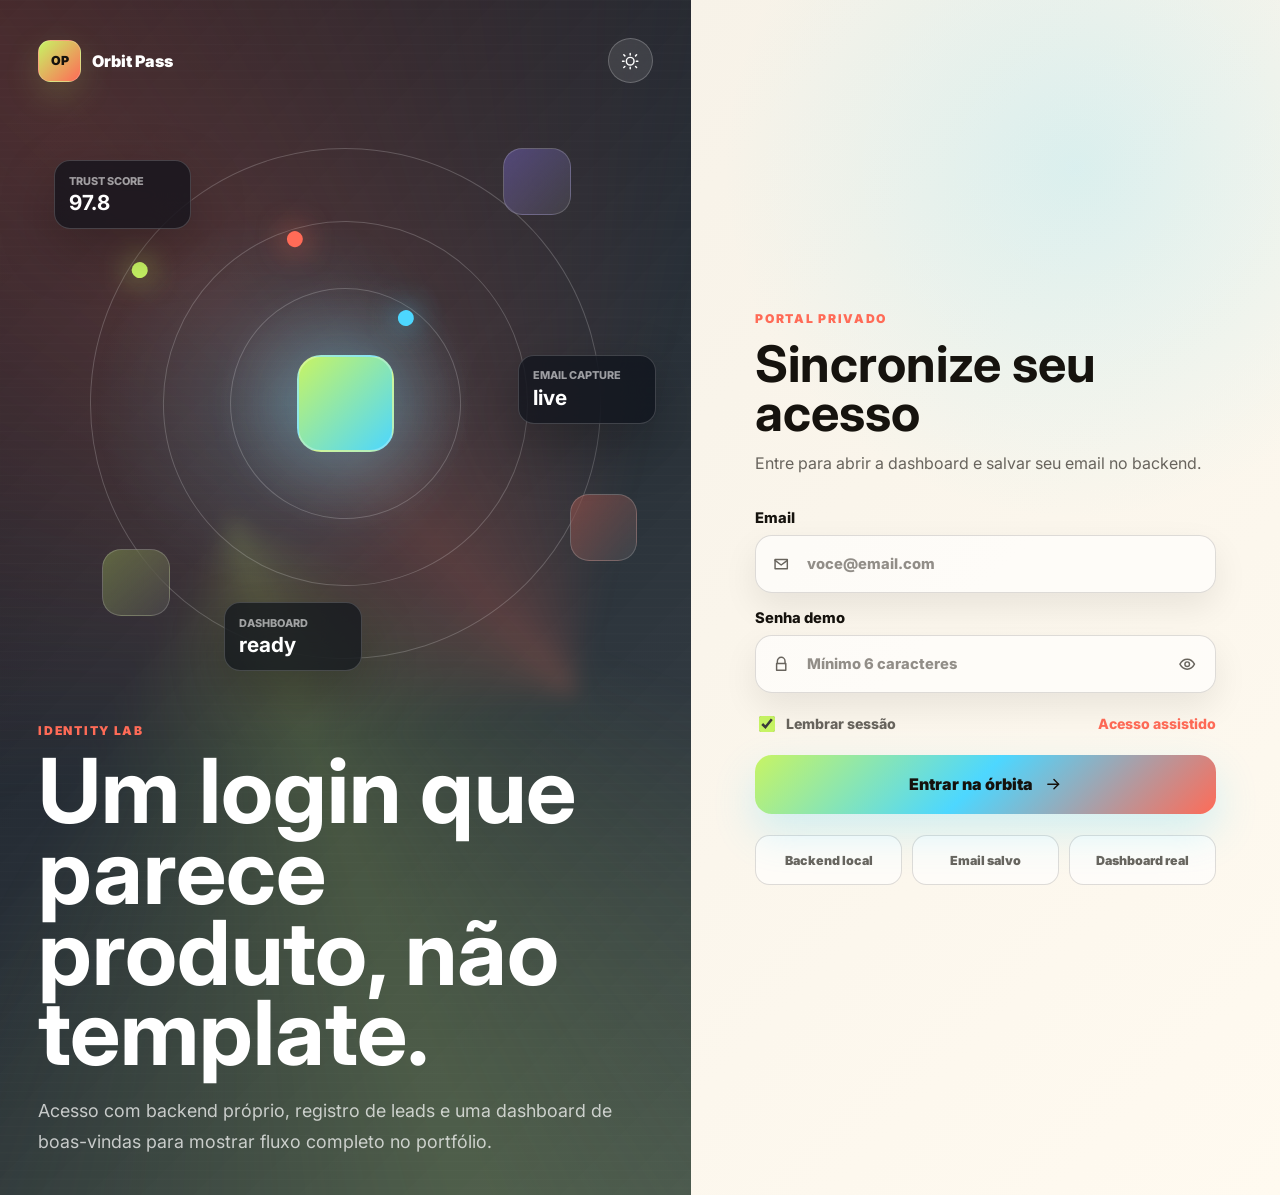
==== index.html @ ef5bdccc "Cria login orbital com backend e dashboard" ====
<!DOCTYPE html>
<html lang="pt-BR">
<head>
  <meta charset="UTF-8">
  <meta name="viewport" content="width=device-width, initial-scale=1.0">
  <meta name="description" content="Fluxo de login experimental com backend e dashboard.">
  <title>Orbit Pass | Login</title>
  <link rel="preconnect" href="https://fonts.googleapis.com">
  <link rel="preconnect" href="https://fonts.gstatic.com" crossorigin>
  <link href="https://fonts.googleapis.com/css2?family=Inter:wght@400;500;600;700;800;900&display=swap" rel="stylesheet">
  <link rel="stylesheet" href="styles.css">
</head>
<body class="login-page">
  <main class="access-shell">
    <section class="signal-stage" aria-label="Experiência visual Orbit Pass">
      <nav class="topbar" aria-label="Navegação principal">
        <a class="brand" href="/" aria-label="Orbit Pass">
          <span class="brand-mark">OP</span>
          <span>Orbit Pass</span>
        </a>
        <button class="theme-toggle" type="button" aria-label="Alternar tema">
          <svg class="sun-icon" viewBox="0 0 24 24" aria-hidden="true">
            <path d="M12 4V2m0 20v-2m8-8h2M2 12h2m14.95-6.95 1.41-1.41M3.64 20.36l1.41-1.41m0-13.9L3.64 3.64m16.72 16.72-1.41-1.41M12 17a5 5 0 1 0 0-10 5 5 0 0 0 0 10Z"/>
          </svg>
          <svg class="moon-icon" viewBox="0 0 24 24" aria-hidden="true">
            <path d="M20.5 14.5A8.6 8.6 0 0 1 9.5 3.5 8.8 8.8 0 1 0 20.5 14.5Z"/>
          </svg>
        </button>
      </nav>

      <div class="orbit-wrap" aria-hidden="true">
        <div class="orbit-core">
          <span class="core-dot"></span>
          <span class="core-ring one"></span>
          <span class="core-ring two"></span>
          <span class="core-ring three"></span>
          <span class="planet p1"></span>
          <span class="planet p2"></span>
          <span class="planet p3"></span>
        </div>
        <div class="floating-note note-a">
          <small>trust score</small>
          <strong>97.8</strong>
        </div>
        <div class="floating-note note-b">
          <small>email capture</small>
          <strong>live</strong>
        </div>
        <div class="floating-note note-c">
          <small>dashboard</small>
          <strong>ready</strong>
        </div>
      </div>

      <div class="stage-copy">
        <p class="eyebrow">identity lab</p>
        <h1>Um login que parece produto, não template.</h1>
        <p>
          Acesso com backend próprio, registro de leads e uma dashboard de boas-vindas
          para mostrar fluxo completo no portfólio.
        </p>
      </div>
    </section>

    <section class="auth-panel" aria-label="Área de login">
      <div class="auth-card">
        <div class="mobile-brand">
          <span class="brand-mark">OP</span>
          <span>Orbit Pass</span>
        </div>

        <div class="auth-heading">
          <p class="eyebrow">portal privado</p>
          <h2>Sincronize seu acesso</h2>
          <p>Entre para abrir a dashboard e salvar seu email no backend.</p>
        </div>

        <form class="login-form" novalidate>
          <label class="field">
            <span>Email</span>
            <span class="input-wrap">
              <svg viewBox="0 0 24 24" aria-hidden="true">
                <path d="M4 6h16v12H4z"/>
                <path d="m4 7 8 6 8-6"/>
              </svg>
              <input type="email" name="email" placeholder="voce@email.com" autocomplete="email" required>
            </span>
            <small class="field-message">Digite um email válido.</small>
          </label>

          <label class="field">
            <span>Senha demo</span>
            <span class="input-wrap">
              <svg viewBox="0 0 24 24" aria-hidden="true">
                <path d="M7 11V8a5 5 0 0 1 10 0v3"/>
                <path d="M6 11h12v9H6z"/>
              </svg>
              <input type="password" name="password" placeholder="Mínimo 6 caracteres" autocomplete="current-password" minlength="6" required>
              <button class="password-toggle" type="button" aria-label="Mostrar senha">
                <svg class="eye-open" viewBox="0 0 24 24" aria-hidden="true">
                  <path d="M2.5 12S6 5.5 12 5.5 21.5 12 21.5 12 18 18.5 12 18.5 2.5 12 2.5 12Z"/>
                  <path d="M12 15a3 3 0 1 0 0-6 3 3 0 0 0 0 6Z"/>
                </svg>
                <svg class="eye-closed" viewBox="0 0 24 24" aria-hidden="true">
                  <path d="m3 3 18 18"/>
                  <path d="M10.6 10.6A3 3 0 0 0 13.4 13.4"/>
                  <path d="M7.4 7.4C4.4 9 2.5 12 2.5 12S6 18.5 12 18.5c1.8 0 3.4-.6 4.8-1.4"/>
                  <path d="M14.1 5.8c4.6.9 7.4 6.2 7.4 6.2a17 17 0 0 1-2.1 2.8"/>
                </svg>
              </button>
            </span>
            <small class="field-message">A senha precisa ter pelo menos 6 caracteres.</small>
          </label>

          <div class="form-options">
            <label class="remember">
              <input type="checkbox" checked>
              <span>Lembrar sessão</span>
            </label>
            <a href="#">Acesso assistido</a>
          </div>

          <button class="submit-btn" type="submit">
            <span>Entrar na órbita</span>
            <svg viewBox="0 0 24 24" aria-hidden="true">
              <path d="M5 12h14"/>
              <path d="m13 6 6 6-6 6"/>
            </svg>
          </button>
        </form>

        <div class="micro-proof" aria-label="Recursos do fluxo">
          <span>Backend local</span>
          <span>Email salvo</span>
          <span>Dashboard real</span>
        </div>
      </div>
    </section>
  </main>

  <div class="toast" role="status" aria-live="polite"></div>
  <script src="script.js"></script>
</body>
</html>
---- styles.css ----
:root {
  color-scheme: dark;
  --bg: #0c1018;
  --bg-soft: #121927;
  --surface: rgba(18, 25, 39, 0.76);
  --surface-strong: #f6f1e7;
  --text: #f7fbff;
  --text-dark: #15120d;
  --muted: #95a2b8;
  --muted-dark: #625f58;
  --line: rgba(255, 255, 255, 0.14);
  --field: rgba(255, 255, 255, 0.07);
  --lime: #c7f464;
  --coral: #ff6b57;
  --cyan: #4dd7ff;
  --violet: #8f7cff;
  --ink: #15120d;
  --danger: #ff5c7a;
  --shadow: 0 26px 70px rgba(0, 0, 0, 0.28);
}

:root.light {
  color-scheme: light;
  --bg: #f4efe5;
  --bg-soft: #fffaf0;
  --surface: rgba(255, 250, 240, 0.78);
  --surface-strong: #111827;
  --text: #16130e;
  --text-dark: #f7fbff;
  --muted: #68645d;
  --muted-dark: #bfc8d7;
  --line: rgba(22, 19, 14, 0.14);
  --field: rgba(255, 255, 255, 0.62);
  --shadow: 0 24px 60px rgba(68, 54, 31, 0.16);
}

* {
  box-sizing: border-box;
}

body {
  min-height: 100vh;
  margin: 0;
  overflow-x: hidden;
  color: var(--text);
  font-family: Inter, system-ui, -apple-system, BlinkMacSystemFont, "Segoe UI", sans-serif;
  background:
    linear-gradient(120deg, color-mix(in srgb, var(--coral) 12%, transparent), transparent 28rem),
    radial-gradient(circle at 84% 14%, color-mix(in srgb, var(--cyan) 18%, transparent), transparent 22rem),
    linear-gradient(135deg, var(--bg), var(--bg-soft));
}

button,
input {
  font: inherit;
}

a {
  color: inherit;
  text-decoration: none;
}

.access-shell {
  display: grid;
  min-height: 100vh;
  grid-template-columns: minmax(0, 1.08fr) minmax(420px, 0.92fr);
}

.signal-stage {
  position: relative;
  display: grid;
  min-height: 100vh;
  grid-template-rows: auto 1fr auto;
  overflow: hidden;
  padding: clamp(1.1rem, 3vw, 2.4rem);
  color: white;
  background:
    linear-gradient(135deg, rgba(13, 18, 28, 0.96), rgba(16, 28, 39, 0.82)),
    linear-gradient(90deg, rgba(255, 255, 255, 0.07) 1px, transparent 1px),
    linear-gradient(0deg, rgba(255, 255, 255, 0.07) 1px, transparent 1px);
  background-size: auto, 4.8rem 4.8rem, 4.8rem 4.8rem;
}

.signal-stage::before {
  position: absolute;
  inset: -20%;
  content: "";
  background:
    conic-gradient(from 110deg at 38% 45%, transparent, rgba(199, 244, 100, 0.18), transparent 28%),
    conic-gradient(from 260deg at 74% 56%, transparent, rgba(255, 107, 87, 0.22), transparent 32%);
  filter: blur(10px);
  animation: ambientSpin 18s linear infinite;
}

.signal-stage::after {
  position: absolute;
  inset: 0;
  content: "";
  background-image: linear-gradient(rgba(255, 255, 255, 0.08) 1px, transparent 1px);
  background-size: 100% 0.55rem;
  opacity: 0.16;
  pointer-events: none;
}

.topbar,
.orbit-wrap,
.stage-copy {
  position: relative;
  z-index: 1;
}

.topbar {
  display: flex;
  align-items: center;
  justify-content: space-between;
}

.brand,
.mobile-brand {
  display: inline-flex;
  align-items: center;
  gap: 0.72rem;
  font-weight: 900;
}

.brand-mark {
  display: grid;
  width: 2.65rem;
  height: 2.65rem;
  place-items: center;
  border: 1px solid rgba(255, 255, 255, 0.22);
  border-radius: 0.78rem;
  color: var(--ink);
  background: linear-gradient(135deg, var(--lime), var(--coral));
  box-shadow: 0 12px 34px rgba(199, 244, 100, 0.18);
  font-size: 0.78rem;
  letter-spacing: 0;
}

.theme-toggle {
  display: grid;
  width: 2.8rem;
  height: 2.8rem;
  place-items: center;
  border: 1px solid rgba(255, 255, 255, 0.22);
  border-radius: 999px;
  color: white;
  background: rgba(255, 255, 255, 0.1);
  cursor: pointer;
  backdrop-filter: blur(14px);
  transition: transform 0.2s ease, background 0.2s ease;
}

.theme-toggle:hover {
  transform: translateY(-2px) rotate(8deg);
  background: rgba(255, 255, 255, 0.16);
}

.theme-toggle svg,
.input-wrap svg,
.submit-btn svg {
  width: 1.15rem;
  height: 1.15rem;
  fill: none;
  stroke: currentColor;
  stroke-width: 1.9;
  stroke-linecap: round;
  stroke-linejoin: round;
}

.sun-icon,
:root.light .moon-icon {
  display: none;
}

:root.light .sun-icon {
  display: block;
}

.orbit-wrap {
  align-self: center;
  justify-self: center;
  width: min(38rem, 92vw);
  aspect-ratio: 1;
  margin-block: 1rem;
}

.orbit-core {
  position: relative;
  width: 100%;
  height: 100%;
  border-radius: 50%;
  background:
    radial-gradient(circle, rgba(255, 255, 255, 0.12), transparent 8rem),
    radial-gradient(circle at 40% 50%, rgba(77, 215, 255, 0.16), transparent 12rem);
}

.core-dot,
.core-ring,
.planet,
.floating-note {
  position: absolute;
}

.core-dot {
  inset: 42%;
  border: 2px solid rgba(255, 255, 255, 0.28);
  border-radius: 1.5rem;
  background: linear-gradient(135deg, var(--lime), var(--cyan));
  box-shadow: 0 0 90px rgba(77, 215, 255, 0.42);
  animation: pulseCore 3.4s ease-in-out infinite;
}

.core-ring {
  inset: var(--inset);
  border: 1px solid rgba(255, 255, 255, 0.2);
  border-radius: 50%;
  transform: rotate(var(--rotate));
}

.core-ring::before {
  position: absolute;
  width: 1rem;
  height: 1rem;
  top: 11%;
  left: 18%;
  border-radius: 50%;
  background: var(--color);
  box-shadow: 0 0 30px var(--color);
  content: "";
}

.core-ring.one {
  --inset: 8%;
  --rotate: -18deg;
  --color: var(--lime);
  animation: orbitA 12s linear infinite;
}

.core-ring.two {
  --inset: 20%;
  --rotate: 22deg;
  --color: var(--coral);
  animation: orbitB 9s linear infinite;
}

.core-ring.three {
  --inset: 31%;
  --rotate: 74deg;
  --color: var(--cyan);
  animation: orbitA 15s linear infinite reverse;
}

.planet {
  width: 4.2rem;
  height: 4.2rem;
  border: 1px solid rgba(255, 255, 255, 0.18);
  border-radius: 1.2rem;
  background: rgba(255, 255, 255, 0.1);
  backdrop-filter: blur(14px);
  animation: drift 5s ease-in-out infinite;
}

.p1 {
  top: 8%;
  right: 13%;
  background: linear-gradient(135deg, rgba(143, 124, 255, 0.34), rgba(255, 255, 255, 0.08));
}

.p2 {
  bottom: 15%;
  left: 10%;
  animation-delay: -1.2s;
  background: linear-gradient(135deg, rgba(199, 244, 100, 0.28), rgba(255, 255, 255, 0.08));
}

.p3 {
  right: 2%;
  bottom: 24%;
  animation-delay: -2s;
  background: linear-gradient(135deg, rgba(255, 107, 87, 0.3), rgba(255, 255, 255, 0.08));
}

.floating-note {
  display: grid;
  gap: 0.15rem;
  min-width: 8.6rem;
  padding: 0.8rem 0.9rem;
  border: 1px solid rgba(255, 255, 255, 0.18);
  border-radius: 1rem;
  background: rgba(10, 15, 24, 0.66);
  box-shadow: 0 20px 54px rgba(0, 0, 0, 0.26);
  backdrop-filter: blur(18px);
}

.floating-note small {
  color: rgba(255, 255, 255, 0.58);
  font-size: 0.68rem;
  font-weight: 800;
  text-transform: uppercase;
}

.floating-note strong {
  font-size: 1.3rem;
}

.note-a {
  top: 10%;
  left: 2%;
}

.note-b {
  top: 42%;
  right: -1%;
}

.note-c {
  bottom: 6%;
  left: 30%;
}

.stage-copy {
  max-width: 45rem;
  animation: riseIn 0.75s 0.1s both;
}

.eyebrow {
  margin: 0 0 0.82rem;
  color: var(--coral);
  font-size: 0.76rem;
  font-weight: 900;
  letter-spacing: 0.14em;
  text-transform: uppercase;
}

.stage-copy h1 {
  max-width: 13ch;
  margin: 0;
  font-size: clamp(3rem, 7vw, 6.4rem);
  line-height: 0.9;
  letter-spacing: 0;
}

.stage-copy p:last-child {
  max-width: 39rem;
  margin: 1.4rem 0 0;
  color: rgba(255, 255, 255, 0.72);
  font-size: clamp(1rem, 1.4vw, 1.12rem);
  line-height: 1.7;
}

.auth-panel {
  display: grid;
  min-height: 100vh;
  place-items: center;
  padding: clamp(1.2rem, 5vw, 4rem);
}

.auth-card {
  width: min(100%, 29rem);
  animation: riseIn 0.72s 0.18s both;
}

.mobile-brand {
  display: none;
  margin-bottom: 2rem;
}

.auth-heading {
  margin-bottom: 2rem;
}

.auth-heading h2 {
  margin: 0;
  font-size: clamp(2.2rem, 4vw, 3.15rem);
  line-height: 0.98;
  letter-spacing: 0;
}

.auth-heading p:last-child {
  margin: 0.85rem 0 0;
  color: var(--muted);
  line-height: 1.6;
}

.login-form {
  display: grid;
  gap: 1rem;
}

.field {
  display: grid;
  gap: 0.5rem;
  color: var(--text);
  font-size: 0.92rem;
  font-weight: 800;
}

.input-wrap {
  position: relative;
  display: flex;
  min-height: 3.65rem;
  align-items: center;
  border: 1px solid var(--line);
  border-radius: 1.05rem;
  background: var(--field);
  box-shadow: 0 14px 34px rgba(0, 0, 0, 0.08);
  transition: border-color 0.2s ease, box-shadow 0.2s ease, transform 0.2s ease;
}

.input-wrap:focus-within {
  border-color: color-mix(in srgb, var(--lime) 68%, white);
  box-shadow: 0 0 0 4px color-mix(in srgb, var(--lime) 18%, transparent);
  transform: translateY(-1px);
}

.input-wrap > svg {
  flex: 0 0 auto;
  margin-left: 1rem;
  color: var(--muted);
}

.input-wrap input {
  width: 100%;
  min-width: 0;
  height: 100%;
  border: 0;
  outline: 0;
  padding: 0.95rem 1rem;
  color: var(--text);
  background: transparent;
}

.input-wrap input::placeholder {
  color: color-mix(in srgb, var(--muted) 72%, transparent);
}

.password-toggle {
  display: grid;
  flex: 0 0 auto;
  width: 2.85rem;
  height: 2.85rem;
  margin-right: 0.34rem;
  place-items: center;
  border: 0;
  border-radius: 0.82rem;
  color: var(--muted);
  background: transparent;
  cursor: pointer;
}

.password-toggle:hover {
  color: var(--text);
  background: rgba(148, 163, 184, 0.12);
}

.eye-closed,
.password-toggle.is-visible .eye-open {
  display: none;
}

.password-toggle.is-visible .eye-closed {
  display: block;
}

.field-message {
  display: none;
  color: var(--danger);
  font-size: 0.78rem;
  font-weight: 700;
}

.field.is-invalid .input-wrap {
  border-color: color-mix(in srgb, var(--danger) 78%, white);
  box-shadow: 0 0 0 4px color-mix(in srgb, var(--danger) 14%, transparent);
}

.field.is-invalid .field-message {
  display: block;
}

.form-options {
  display: flex;
  align-items: center;
  justify-content: space-between;
  gap: 1rem;
  margin: 0.2rem 0 0.25rem;
  color: var(--muted);
  font-size: 0.88rem;
  font-weight: 800;
}

.remember {
  display: inline-flex;
  align-items: center;
  gap: 0.5rem;
  cursor: pointer;
}

.remember input {
  width: 1rem;
  height: 1rem;
  accent-color: var(--lime);
}

.form-options a {
  color: var(--coral);
}

.submit-btn {
  position: relative;
  display: inline-flex;
  min-height: 3.7rem;
  align-items: center;
  justify-content: center;
  gap: 0.7rem;
  overflow: hidden;
  border: 0;
  border-radius: 1.05rem;
  color: var(--ink);
  background: linear-gradient(135deg, var(--lime), var(--cyan) 48%, var(--coral));
  box-shadow: 0 18px 42px color-mix(in srgb, var(--cyan) 24%, transparent);
  cursor: pointer;
  font-weight: 900;
  transition: transform 0.2s ease, box-shadow 0.2s ease, filter 0.2s ease;
}

.submit-btn::before {
  position: absolute;
  inset: 0;
  content: "";
  background: linear-gradient(90deg, transparent, rgba(255, 255, 255, 0.56), transparent);
  transform: translateX(-120%);
  transition: transform 0.55s ease;
}

.submit-btn:hover {
  transform: translateY(-2px);
  filter: saturate(1.08);
  box-shadow: 0 22px 50px color-mix(in srgb, var(--coral) 24%, transparent);
}

.submit-btn:hover::before {
  transform: translateX(120%);
}

.submit-btn:disabled {
  cursor: wait;
  filter: grayscale(0.25);
  opacity: 0.72;
}

.submit-btn span,
.submit-btn svg {
  position: relative;
}

.micro-proof {
  display: grid;
  grid-template-columns: repeat(3, minmax(0, 1fr));
  gap: 0.65rem;
  margin-top: 1.35rem;
}

.micro-proof span {
  min-height: 3.1rem;
  display: grid;
  place-items: center;
  border: 1px solid var(--line);
  border-radius: 0.9rem;
  color: var(--muted);
  background: var(--field);
  font-size: 0.78rem;
  font-weight: 900;
  text-align: center;
}

.toast {
  position: fixed;
  right: 1rem;
  bottom: 1rem;
  z-index: 5;
  max-width: calc(100vw - 2rem);
  padding: 0.9rem 1rem;
  border: 1px solid var(--line);
  border-radius: 1rem;
  color: var(--text);
  background: color-mix(in srgb, var(--bg-soft) 86%, transparent);
  box-shadow: var(--shadow);
  opacity: 0;
  transform: translateY(1rem);
  pointer-events: none;
  transition: opacity 0.25s ease, transform 0.25s ease;
  backdrop-filter: blur(14px);
}

.toast.is-visible {
  opacity: 1;
  transform: translateY(0);
}

.dashboard-page {
  min-height: 100vh;
}

.dashboard-shell {
  display: grid;
  min-height: 100vh;
  grid-template-columns: 17rem minmax(0, 1fr);
}

.sidebar {
  position: sticky;
  top: 0;
  display: flex;
  height: 100vh;
  flex-direction: column;
  justify-content: space-between;
  padding: 1.35rem;
  border-right: 1px solid var(--line);
  background: color-mix(in srgb, var(--bg-soft) 72%, transparent);
  backdrop-filter: blur(18px);
}

.nav-stack {
  display: grid;
  gap: 0.55rem;
  margin-top: 2rem;
}

.nav-stack a,
.logout-btn {
  display: flex;
  min-height: 2.8rem;
  align-items: center;
  border: 1px solid transparent;
  border-radius: 0.85rem;
  padding: 0 0.85rem;
  color: var(--muted);
  background: transparent;
  font-weight: 800;
}

.nav-stack a.is-active,
.nav-stack a:hover,
.logout-btn:hover {
  border-color: var(--line);
  color: var(--text);
  background: var(--field);
}

.logout-btn {
  width: 100%;
  cursor: pointer;
}

.dashboard-main {
  padding: clamp(1.1rem, 3vw, 2rem);
}

.dashboard-hero {
  display: grid;
  grid-template-columns: minmax(0, 1.2fr) minmax(19rem, 0.8fr);
  gap: 1rem;
  align-items: stretch;
}

.welcome-panel,
.insight-panel,
.dash-card,
.lead-table {
  border: 1px solid var(--line);
  border-radius: 1.15rem;
  background: var(--surface);
  box-shadow: var(--shadow);
  backdrop-filter: blur(18px);
}

.welcome-panel {
  min-height: 19rem;
  padding: clamp(1.2rem, 3vw, 2rem);
  color: var(--text-dark);
  background:
    linear-gradient(135deg, rgba(199, 244, 100, 0.96), rgba(77, 215, 255, 0.94) 55%, rgba(255, 107, 87, 0.92));
}

.welcome-panel h1 {
  max-width: 11ch;
  margin: 0.6rem 0 1rem;
  color: var(--ink);
  font-size: clamp(3rem, 7vw, 5.6rem);
  line-height: 0.88;
  letter-spacing: 0;
}

.welcome-panel p {
  max-width: 36rem;
  color: rgba(21, 18, 13, 0.72);
  line-height: 1.65;
}

.session-pill {
  display: inline-flex;
  max-width: 100%;
  align-items: center;
  border: 1px solid rgba(21, 18, 13, 0.18);
  border-radius: 999px;
  padding: 0.55rem 0.78rem;
  color: var(--ink);
  background: rgba(255, 255, 255, 0.28);
  font-size: 0.84rem;
  font-weight: 900;
}

.insight-panel {
  display: grid;
  align-content: space-between;
  min-height: 19rem;
  padding: 1.2rem;
}

.insight-panel h2,
.dash-card h2,
.lead-table h2 {
  margin: 0;
  font-size: 1rem;
}

.radial-stat {
  display: grid;
  width: min(12rem, 100%);
  aspect-ratio: 1;
  place-items: center;
  justify-self: center;
  border-radius: 50%;
  background:
    radial-gradient(circle, var(--bg-soft) 0 48%, transparent 49%),
    conic-gradient(var(--lime) 0 72%, rgba(255, 255, 255, 0.1) 72% 100%);
  color: var(--text);
  font-size: 2.4rem;
  font-weight: 900;
}

.dashboard-grid {
  display: grid;
  grid-template-columns: repeat(3, minmax(0, 1fr));
  gap: 1rem;
  margin-top: 1rem;
}

.dash-card {
  min-height: 9rem;
  padding: 1rem;
}

.dash-card strong {
  display: block;
  margin-top: 1.2rem;
  font-size: 2.2rem;
}

.dash-card span {
  color: var(--muted);
  font-weight: 700;
}

.lead-table {
  margin-top: 1rem;
  overflow: hidden;
}

.lead-table header {
  display: flex;
  align-items: center;
  justify-content: space-between;
  gap: 1rem;
  padding: 1rem;
  border-bottom: 1px solid var(--line);
}

.lead-table table {
  width: 100%;
  border-collapse: collapse;
}

.lead-table th,
.lead-table td {
  padding: 0.95rem 1rem;
  border-bottom: 1px solid var(--line);
  color: var(--muted);
  text-align: left;
}

.lead-table th {
  color: var(--text);
  font-size: 0.78rem;
  text-transform: uppercase;
}

.muted-copy {
  color: var(--muted);
  line-height: 1.6;
}

.lead-table tr:last-child td {
  border-bottom: 0;
}

@keyframes riseIn {
  from {
    opacity: 0;
    transform: translateY(1.4rem);
  }
  to {
    opacity: 1;
    transform: translateY(0);
  }
}

@keyframes ambientSpin {
  to {
    transform: rotate(360deg);
  }
}

@keyframes pulseCore {
  50% {
    transform: scale(1.08);
  }
}

@keyframes orbitA {
  to {
    transform: rotate(calc(var(--rotate) + 360deg));
  }
}

@keyframes orbitB {
  to {
    transform: rotate(calc(var(--rotate) - 360deg));
  }
}

@keyframes drift {
  50% {
    transform: translate3d(0.6rem, -0.8rem, 0) rotate(7deg);
  }
}

@media (max-width: 1040px) {
  .access-shell {
    grid-template-columns: 1fr;
  }

  .auth-panel {
    order: -1;
    min-height: auto;
  }

  .signal-stage {
    min-height: 42rem;
  }

  .dashboard-shell {
    grid-template-columns: 1fr;
  }

  .sidebar {
    position: static;
    height: auto;
    display: grid;
    gap: 1rem;
  }

  .sidebar > div {
    display: flex;
    align-items: center;
    gap: 1rem;
    justify-content: space-between;
  }

  .nav-stack {
    grid-template-columns: repeat(4, minmax(0, auto));
    margin-top: 0;
  }

  .logout-btn {
    width: auto;
    justify-self: end;
  }

  .dashboard-hero {
    grid-template-columns: 1fr;
  }
}

@media (max-width: 720px) {
  .signal-stage {
    min-height: auto;
    padding: 1rem;
  }

  .topbar .brand {
    visibility: hidden;
  }

  .orbit-wrap {
    width: min(28rem, 96vw);
    margin-block: 2rem;
  }

  .floating-note {
    min-width: 7.2rem;
  }

  .note-b {
    right: 0;
  }

  .stage-copy h1 {
    font-size: clamp(2.8rem, 15vw, 4.4rem);
  }

  .auth-panel {
    padding: 2rem 1rem 2.5rem;
  }

  .mobile-brand {
    display: inline-flex;
  }

  .form-options {
    align-items: flex-start;
    flex-direction: column;
  }

  .micro-proof,
  .dashboard-grid {
    grid-template-columns: 1fr;
  }

  .sidebar > div {
    align-items: flex-start;
    flex-direction: column;
  }

  .nav-stack {
    width: 100%;
    grid-template-columns: 1fr 1fr;
  }

  .welcome-panel h1 {
    font-size: 3rem;
  }

  .lead-table {
    overflow-x: auto;
  }
}

@media (prefers-reduced-motion: reduce) {
  *,
  *::before,
  *::after {
    scroll-behavior: auto !important;
    animation-duration: 0.01ms !important;
    animation-iteration-count: 1 !important;
    transition-duration: 0.01ms !important;
  }
}
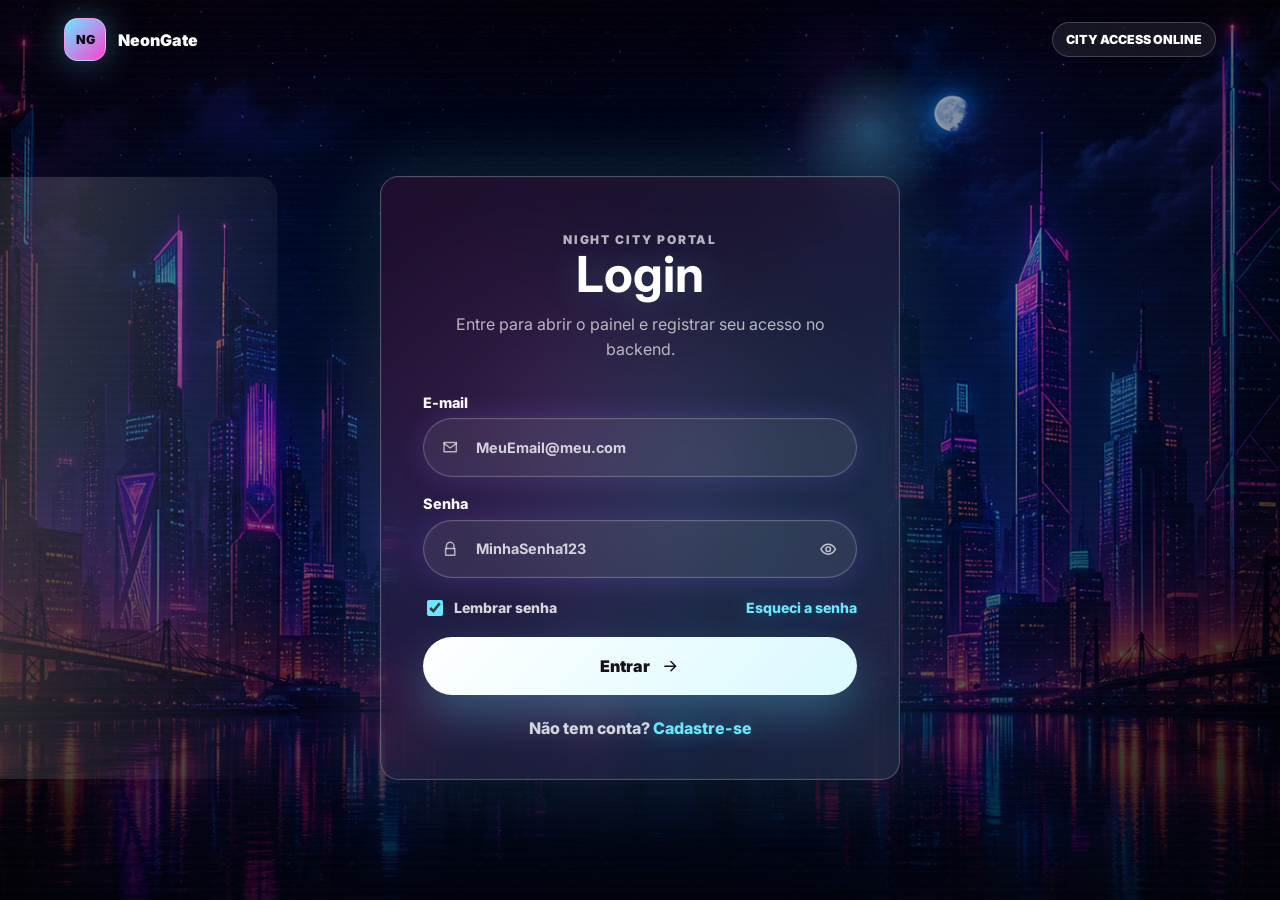
==== commit 9c5ee201: "Redesenha login em estilo neon city" ====
--- a/index.html
+++ b/index.html
@@ -3,138 +3,84 @@
 <head>
   <meta charset="UTF-8">
   <meta name="viewport" content="width=device-width, initial-scale=1.0">
-  <meta name="description" content="Fluxo de login experimental com backend e dashboard.">
-  <title>Orbit Pass | Login</title>
+  <meta name="description" content="Login neon com backend e dashboard.">
+  <title>NeonGate | Login</title>
   <link rel="preconnect" href="https://fonts.googleapis.com">
   <link rel="preconnect" href="https://fonts.gstatic.com" crossorigin>
   <link href="https://fonts.googleapis.com/css2?family=Inter:wght@400;500;600;700;800;900&display=swap" rel="stylesheet">
   <link rel="stylesheet" href="styles.css">
 </head>
 <body class="login-page">
-  <main class="access-shell">
-    <section class="signal-stage" aria-label="Experiência visual Orbit Pass">
-      <nav class="topbar" aria-label="Navegação principal">
-        <a class="brand" href="/" aria-label="Orbit Pass">
-          <span class="brand-mark">OP</span>
-          <span>Orbit Pass</span>
-        </a>
-        <button class="theme-toggle" type="button" aria-label="Alternar tema">
-          <svg class="sun-icon" viewBox="0 0 24 24" aria-hidden="true">
-            <path d="M12 4V2m0 20v-2m8-8h2M2 12h2m14.95-6.95 1.41-1.41M3.64 20.36l1.41-1.41m0-13.9L3.64 3.64m16.72 16.72-1.41-1.41M12 17a5 5 0 1 0 0-10 5 5 0 0 0 0 10Z"/>
-          </svg>
-          <svg class="moon-icon" viewBox="0 0 24 24" aria-hidden="true">
-            <path d="M20.5 14.5A8.6 8.6 0 0 1 9.5 3.5 8.8 8.8 0 1 0 20.5 14.5Z"/>
+  <main class="login-scene">
+    <nav class="login-topbar" aria-label="Navegação principal">
+      <a class="brand" href="/" aria-label="NeonGate">
+        <span class="brand-mark">NG</span>
+        <span>NeonGate</span>
+      </a>
+      <span class="status-chip">city access online</span>
+    </nav>
+
+    <section class="login-card" aria-label="Área de login">
+      <div class="auth-heading">
+        <p class="eyebrow">night city portal</p>
+        <h1>Login</h1>
+        <p>Entre para abrir o painel e registrar seu acesso no backend.</p>
+      </div>
+
+      <form class="login-form" novalidate>
+        <label class="field">
+          <span>E-mail</span>
+          <span class="input-wrap">
+            <svg viewBox="0 0 24 24" aria-hidden="true">
+              <path d="M4 6h16v12H4z"/>
+              <path d="m4 7 8 6 8-6"/>
+            </svg>
+            <input type="email" name="email" placeholder="MeuEmail@meu.com" autocomplete="email" required>
+          </span>
+          <small class="field-message">Digite um email válido.</small>
+        </label>
+
+        <label class="field">
+          <span>Senha</span>
+          <span class="input-wrap">
+            <svg viewBox="0 0 24 24" aria-hidden="true">
+              <path d="M7 11V8a5 5 0 0 1 10 0v3"/>
+              <path d="M6 11h12v9H6z"/>
+            </svg>
+            <input type="password" name="password" placeholder="MinhaSenha123" autocomplete="current-password" minlength="6" required>
+            <button class="password-toggle" type="button" aria-label="Mostrar senha">
+              <svg class="eye-open" viewBox="0 0 24 24" aria-hidden="true">
+                <path d="M2.5 12S6 5.5 12 5.5 21.5 12 21.5 12 18 18.5 12 18.5 2.5 12 2.5 12Z"/>
+                <path d="M12 15a3 3 0 1 0 0-6 3 3 0 0 0 0 6Z"/>
+              </svg>
+              <svg class="eye-closed" viewBox="0 0 24 24" aria-hidden="true">
+                <path d="m3 3 18 18"/>
+                <path d="M7.4 7.4C4.4 9 2.5 12 2.5 12S6 18.5 12 18.5c1.8 0 3.4-.6 4.8-1.4"/>
+                <path d="M14.1 5.8c4.6.9 7.4 6.2 7.4 6.2a17 17 0 0 1-2.1 2.8"/>
+              </svg>
+            </button>
+          </span>
+          <small class="field-message">A senha precisa ter pelo menos 6 caracteres.</small>
+        </label>
+
+        <div class="form-options">
+          <label class="remember">
+            <input type="checkbox" checked>
+            <span>Lembrar senha</span>
+          </label>
+          <a href="#">Esqueci a senha</a>
+        </div>
+
+        <button class="submit-btn" type="submit">
+          <span>Entrar</span>
+          <svg viewBox="0 0 24 24" aria-hidden="true">
+            <path d="M5 12h14"/>
+            <path d="m13 6 6 6-6 6"/>
           </svg>
         </button>
-      </nav>
+      </form>
 
-      <div class="orbit-wrap" aria-hidden="true">
-        <div class="orbit-core">
-          <span class="core-dot"></span>
-          <span class="core-ring one"></span>
-          <span class="core-ring two"></span>
-          <span class="core-ring three"></span>
-          <span class="planet p1"></span>
-          <span class="planet p2"></span>
-          <span class="planet p3"></span>
-        </div>
-        <div class="floating-note note-a">
-          <small>trust score</small>
-          <strong>97.8</strong>
-        </div>
-        <div class="floating-note note-b">
-          <small>email capture</small>
-          <strong>live</strong>
-        </div>
-        <div class="floating-note note-c">
-          <small>dashboard</small>
-          <strong>ready</strong>
-        </div>
-      </div>
-
-      <div class="stage-copy">
-        <p class="eyebrow">identity lab</p>
-        <h1>Um login que parece produto, não template.</h1>
-        <p>
-          Acesso com backend próprio, registro de leads e uma dashboard de boas-vindas
-          para mostrar fluxo completo no portfólio.
-        </p>
-      </div>
-    </section>
-
-    <section class="auth-panel" aria-label="Área de login">
-      <div class="auth-card">
-        <div class="mobile-brand">
-          <span class="brand-mark">OP</span>
-          <span>Orbit Pass</span>
-        </div>
-
-        <div class="auth-heading">
-          <p class="eyebrow">portal privado</p>
-          <h2>Sincronize seu acesso</h2>
-          <p>Entre para abrir a dashboard e salvar seu email no backend.</p>
-        </div>
-
-        <form class="login-form" novalidate>
-          <label class="field">
-            <span>Email</span>
-            <span class="input-wrap">
-              <svg viewBox="0 0 24 24" aria-hidden="true">
-                <path d="M4 6h16v12H4z"/>
-                <path d="m4 7 8 6 8-6"/>
-              </svg>
-              <input type="email" name="email" placeholder="voce@email.com" autocomplete="email" required>
-            </span>
-            <small class="field-message">Digite um email válido.</small>
-          </label>
-
-          <label class="field">
-            <span>Senha demo</span>
-            <span class="input-wrap">
-              <svg viewBox="0 0 24 24" aria-hidden="true">
-                <path d="M7 11V8a5 5 0 0 1 10 0v3"/>
-                <path d="M6 11h12v9H6z"/>
-              </svg>
-              <input type="password" name="password" placeholder="Mínimo 6 caracteres" autocomplete="current-password" minlength="6" required>
-              <button class="password-toggle" type="button" aria-label="Mostrar senha">
-                <svg class="eye-open" viewBox="0 0 24 24" aria-hidden="true">
-                  <path d="M2.5 12S6 5.5 12 5.5 21.5 12 21.5 12 18 18.5 12 18.5 2.5 12 2.5 12Z"/>
-                  <path d="M12 15a3 3 0 1 0 0-6 3 3 0 0 0 0 6Z"/>
-                </svg>
-                <svg class="eye-closed" viewBox="0 0 24 24" aria-hidden="true">
-                  <path d="m3 3 18 18"/>
-                  <path d="M10.6 10.6A3 3 0 0 0 13.4 13.4"/>
-                  <path d="M7.4 7.4C4.4 9 2.5 12 2.5 12S6 18.5 12 18.5c1.8 0 3.4-.6 4.8-1.4"/>
-                  <path d="M14.1 5.8c4.6.9 7.4 6.2 7.4 6.2a17 17 0 0 1-2.1 2.8"/>
-                </svg>
-              </button>
-            </span>
-            <small class="field-message">A senha precisa ter pelo menos 6 caracteres.</small>
-          </label>
-
-          <div class="form-options">
-            <label class="remember">
-              <input type="checkbox" checked>
-              <span>Lembrar sessão</span>
-            </label>
-            <a href="#">Acesso assistido</a>
-          </div>
-
-          <button class="submit-btn" type="submit">
-            <span>Entrar na órbita</span>
-            <svg viewBox="0 0 24 24" aria-hidden="true">
-              <path d="M5 12h14"/>
-              <path d="m13 6 6 6-6 6"/>
-            </svg>
-          </button>
-        </form>
-
-        <div class="micro-proof" aria-label="Recursos do fluxo">
-          <span>Backend local</span>
-          <span>Email salvo</span>
-          <span>Dashboard real</span>
-        </div>
-      </div>
+      <p class="signup-copy">Não tem conta? <a href="#">Cadastre-se</a></p>
     </section>
   </main>
 
--- a/styles.css
+++ b/styles.css
@@ -1,37 +1,18 @@
 :root {
   color-scheme: dark;
-  --bg: #0c1018;
-  --bg-soft: #121927;
-  --surface: rgba(18, 25, 39, 0.76);
-  --surface-strong: #f6f1e7;
-  --text: #f7fbff;
-  --text-dark: #15120d;
-  --muted: #95a2b8;
-  --muted-dark: #625f58;
-  --line: rgba(255, 255, 255, 0.14);
-  --field: rgba(255, 255, 255, 0.07);
-  --lime: #c7f464;
-  --coral: #ff6b57;
-  --cyan: #4dd7ff;
-  --violet: #8f7cff;
-  --ink: #15120d;
-  --danger: #ff5c7a;
-  --shadow: 0 26px 70px rgba(0, 0, 0, 0.28);
-}
-
-:root.light {
-  color-scheme: light;
-  --bg: #f4efe5;
-  --bg-soft: #fffaf0;
-  --surface: rgba(255, 250, 240, 0.78);
-  --surface-strong: #111827;
-  --text: #16130e;
-  --text-dark: #f7fbff;
-  --muted: #68645d;
-  --muted-dark: #bfc8d7;
-  --line: rgba(22, 19, 14, 0.14);
-  --field: rgba(255, 255, 255, 0.62);
-  --shadow: 0 24px 60px rgba(68, 54, 31, 0.16);
+  --bg: #070711;
+  --panel: rgba(18, 13, 35, 0.5);
+  --panel-strong: rgba(18, 13, 35, 0.72);
+  --text: #ffffff;
+  --muted: rgba(255, 255, 255, 0.68);
+  --line: rgba(255, 255, 255, 0.22);
+  --field: rgba(255, 255, 255, 0.08);
+  --cyan: #69e8ff;
+  --pink: #ff3fd4;
+  --violet: #8c6bff;
+  --orange: #ff8b4a;
+  --danger: #ff5c89;
+  --shadow: 0 30px 90px rgba(0, 0, 0, 0.42);
 }
 
 * {
@@ -44,10 +25,7 @@
   overflow-x: hidden;
   color: var(--text);
   font-family: Inter, system-ui, -apple-system, BlinkMacSystemFont, "Segoe UI", sans-serif;
-  background:
-    linear-gradient(120deg, color-mix(in srgb, var(--coral) 12%, transparent), transparent 28rem),
-    radial-gradient(circle at 84% 14%, color-mix(in srgb, var(--cyan) 18%, transparent), transparent 22rem),
-    linear-gradient(135deg, var(--bg), var(--bg-soft));
+  background: var(--bg);
 }
 
 button,
@@ -60,66 +38,60 @@
   text-decoration: none;
 }
 
-.access-shell {
+.login-scene {
+  position: relative;
   display: grid;
   min-height: 100vh;
-  grid-template-columns: minmax(0, 1.08fr) minmax(420px, 0.92fr);
-}
-
-.signal-stage {
-  position: relative;
-  display: grid;
-  min-height: 100vh;
-  grid-template-rows: auto 1fr auto;
+  place-items: center;
   overflow: hidden;
-  padding: clamp(1.1rem, 3vw, 2.4rem);
-  color: white;
+  padding: 5.5rem 1rem 2rem;
   background:
-    linear-gradient(135deg, rgba(13, 18, 28, 0.96), rgba(16, 28, 39, 0.82)),
-    linear-gradient(90deg, rgba(255, 255, 255, 0.07) 1px, transparent 1px),
-    linear-gradient(0deg, rgba(255, 255, 255, 0.07) 1px, transparent 1px);
-  background-size: auto, 4.8rem 4.8rem, 4.8rem 4.8rem;
-}
-
-.signal-stage::before {
-  position: absolute;
-  inset: -20%;
-  content: "";
-  background:
-    conic-gradient(from 110deg at 38% 45%, transparent, rgba(199, 244, 100, 0.18), transparent 28%),
-    conic-gradient(from 260deg at 74% 56%, transparent, rgba(255, 107, 87, 0.22), transparent 32%);
-  filter: blur(10px);
-  animation: ambientSpin 18s linear infinite;
-}
-
-.signal-stage::after {
+    linear-gradient(180deg, rgba(3, 3, 10, 0.3), rgba(3, 3, 10, 0.42) 48%, rgba(3, 3, 10, 0.8)),
+    url("assets/neon-city-login.png") center/cover no-repeat;
+}
+
+.login-scene::before {
   position: absolute;
   inset: 0;
   content: "";
-  background-image: linear-gradient(rgba(255, 255, 255, 0.08) 1px, transparent 1px);
-  background-size: 100% 0.55rem;
-  opacity: 0.16;
+  background:
+    radial-gradient(circle at 68% 15%, rgba(105, 232, 255, 0.28), transparent 4.8rem),
+    radial-gradient(circle at 54% 52%, rgba(105, 232, 255, 0.24), transparent 15rem),
+    radial-gradient(circle at 43% 48%, rgba(255, 63, 212, 0.24), transparent 15rem),
+    linear-gradient(90deg, rgba(0, 0, 0, 0.5), transparent 22%, transparent 76%, rgba(0, 0, 0, 0.48));
   pointer-events: none;
 }
 
-.topbar,
-.orbit-wrap,
-.stage-copy {
-  position: relative;
-  z-index: 1;
-}
-
-.topbar {
+.login-scene::after {
+  position: absolute;
+  inset: 0;
+  content: "";
+  background-image:
+    linear-gradient(rgba(255, 255, 255, 0.05) 1px, transparent 1px),
+    radial-gradient(circle, rgba(255, 255, 255, 0.22) 0 1px, transparent 1.6px);
+  background-size: 100% 0.55rem, 4rem 4rem;
+  opacity: 0.22;
+  mix-blend-mode: screen;
+  pointer-events: none;
+}
+
+.login-topbar {
+  position: absolute;
+  top: 1.15rem;
+  left: 50%;
+  z-index: 2;
   display: flex;
+  width: min(100% - 2rem, 72rem);
   align-items: center;
   justify-content: space-between;
-}
-
-.brand,
-.mobile-brand {
+  transform: translateX(-50%);
+}
+
+.brand {
   display: inline-flex;
   align-items: center;
   gap: 0.72rem;
+  color: white;
   font-weight: 900;
 }
 
@@ -128,35 +100,121 @@
   width: 2.65rem;
   height: 2.65rem;
   place-items: center;
-  border: 1px solid rgba(255, 255, 255, 0.22);
-  border-radius: 0.78rem;
-  color: var(--ink);
-  background: linear-gradient(135deg, var(--lime), var(--coral));
-  box-shadow: 0 12px 34px rgba(199, 244, 100, 0.18);
+  border: 1px solid rgba(255, 255, 255, 0.32);
+  border-radius: 0.85rem;
+  color: #100818;
+  background: linear-gradient(135deg, var(--cyan), var(--pink));
+  box-shadow: 0 0 34px rgba(105, 232, 255, 0.35);
   font-size: 0.78rem;
+}
+
+.status-chip,
+.session-pill {
+  border: 1px solid rgba(255, 255, 255, 0.2);
+  border-radius: 999px;
+  padding: 0.55rem 0.8rem;
+  color: white;
+  background: rgba(255, 255, 255, 0.08);
+  backdrop-filter: blur(16px);
+  font-size: 0.78rem;
+  font-weight: 900;
+  text-transform: uppercase;
+}
+
+.login-card {
+  position: relative;
+  z-index: 1;
+  width: min(100%, 32.5rem);
+  padding: clamp(1.45rem, 4vw, 2.6rem);
+  border: 1px solid rgba(255, 255, 255, 0.24);
+  border-radius: 1.15rem;
+  background:
+    linear-gradient(135deg, rgba(255, 63, 212, 0.1), rgba(105, 232, 255, 0.12)),
+    rgba(12, 9, 24, 0.52);
+  box-shadow:
+    0 0 0 1px rgba(255, 255, 255, 0.04) inset,
+    0 28px 90px rgba(0, 0, 0, 0.46),
+    0 0 80px rgba(105, 232, 255, 0.18);
+  backdrop-filter: blur(18px);
+  animation: cardEnter 0.8s ease both;
+}
+
+.login-card::before {
+  position: absolute;
+  inset: 0;
+  border-radius: inherit;
+  content: "";
+  background: linear-gradient(100deg, transparent, rgba(255, 255, 255, 0.16), transparent);
+  transform: translateX(-120%);
+  animation: glassSweep 4.8s 1s ease-in-out infinite;
+  pointer-events: none;
+}
+
+.auth-heading {
+  text-align: center;
+}
+
+.eyebrow {
+  margin: 0 0 0.8rem;
+  color: var(--cyan);
+  font-size: 0.75rem;
+  font-weight: 900;
+  letter-spacing: 0.16em;
+  text-transform: uppercase;
+}
+
+.auth-heading h1,
+.auth-heading h2 {
+  margin: 0;
+  color: white;
+  font-size: clamp(2.25rem, 7vw, 3.1rem);
+  line-height: 1;
   letter-spacing: 0;
-}
-
-.theme-toggle {
-  display: grid;
-  width: 2.8rem;
-  height: 2.8rem;
-  place-items: center;
+  text-shadow: 0 0 34px rgba(105, 232, 255, 0.22);
+}
+
+.auth-heading p {
+  margin: 0.8rem 0 0;
+  color: var(--muted);
+  line-height: 1.55;
+}
+
+.login-form {
+  display: grid;
+  gap: 1.15rem;
+  margin-top: 2rem;
+}
+
+.field {
+  display: grid;
+  gap: 0.48rem;
+  color: white;
+  font-size: 0.9rem;
+  font-weight: 800;
+}
+
+.input-wrap {
+  position: relative;
+  display: flex;
+  min-height: 3.65rem;
+  align-items: center;
   border: 1px solid rgba(255, 255, 255, 0.22);
   border-radius: 999px;
-  color: white;
-  background: rgba(255, 255, 255, 0.1);
-  cursor: pointer;
-  backdrop-filter: blur(14px);
-  transition: transform 0.2s ease, background 0.2s ease;
-}
-
-.theme-toggle:hover {
-  transform: translateY(-2px) rotate(8deg);
-  background: rgba(255, 255, 255, 0.16);
-}
-
-.theme-toggle svg,
+  background: rgba(255, 255, 255, 0.08);
+  box-shadow:
+    0 0 0 1px rgba(255, 255, 255, 0.04) inset,
+    0 0 28px rgba(140, 107, 255, 0.22);
+  transition: border-color 0.2s ease, box-shadow 0.2s ease, transform 0.2s ease;
+}
+
+.input-wrap:focus-within {
+  border-color: rgba(105, 232, 255, 0.78);
+  box-shadow:
+    0 0 0 4px rgba(105, 232, 255, 0.12),
+    0 0 36px rgba(105, 232, 255, 0.28);
+  transform: translateY(-1px);
+}
+
 .input-wrap svg,
 .submit-btn svg {
   width: 1.15rem;
@@ -168,256 +226,10 @@
   stroke-linejoin: round;
 }
 
-.sun-icon,
-:root.light .moon-icon {
-  display: none;
-}
-
-:root.light .sun-icon {
-  display: block;
-}
-
-.orbit-wrap {
-  align-self: center;
-  justify-self: center;
-  width: min(38rem, 92vw);
-  aspect-ratio: 1;
-  margin-block: 1rem;
-}
-
-.orbit-core {
-  position: relative;
-  width: 100%;
-  height: 100%;
-  border-radius: 50%;
-  background:
-    radial-gradient(circle, rgba(255, 255, 255, 0.12), transparent 8rem),
-    radial-gradient(circle at 40% 50%, rgba(77, 215, 255, 0.16), transparent 12rem);
-}
-
-.core-dot,
-.core-ring,
-.planet,
-.floating-note {
-  position: absolute;
-}
-
-.core-dot {
-  inset: 42%;
-  border: 2px solid rgba(255, 255, 255, 0.28);
-  border-radius: 1.5rem;
-  background: linear-gradient(135deg, var(--lime), var(--cyan));
-  box-shadow: 0 0 90px rgba(77, 215, 255, 0.42);
-  animation: pulseCore 3.4s ease-in-out infinite;
-}
-
-.core-ring {
-  inset: var(--inset);
-  border: 1px solid rgba(255, 255, 255, 0.2);
-  border-radius: 50%;
-  transform: rotate(var(--rotate));
-}
-
-.core-ring::before {
-  position: absolute;
-  width: 1rem;
-  height: 1rem;
-  top: 11%;
-  left: 18%;
-  border-radius: 50%;
-  background: var(--color);
-  box-shadow: 0 0 30px var(--color);
-  content: "";
-}
-
-.core-ring.one {
-  --inset: 8%;
-  --rotate: -18deg;
-  --color: var(--lime);
-  animation: orbitA 12s linear infinite;
-}
-
-.core-ring.two {
-  --inset: 20%;
-  --rotate: 22deg;
-  --color: var(--coral);
-  animation: orbitB 9s linear infinite;
-}
-
-.core-ring.three {
-  --inset: 31%;
-  --rotate: 74deg;
-  --color: var(--cyan);
-  animation: orbitA 15s linear infinite reverse;
-}
-
-.planet {
-  width: 4.2rem;
-  height: 4.2rem;
-  border: 1px solid rgba(255, 255, 255, 0.18);
-  border-radius: 1.2rem;
-  background: rgba(255, 255, 255, 0.1);
-  backdrop-filter: blur(14px);
-  animation: drift 5s ease-in-out infinite;
-}
-
-.p1 {
-  top: 8%;
-  right: 13%;
-  background: linear-gradient(135deg, rgba(143, 124, 255, 0.34), rgba(255, 255, 255, 0.08));
-}
-
-.p2 {
-  bottom: 15%;
-  left: 10%;
-  animation-delay: -1.2s;
-  background: linear-gradient(135deg, rgba(199, 244, 100, 0.28), rgba(255, 255, 255, 0.08));
-}
-
-.p3 {
-  right: 2%;
-  bottom: 24%;
-  animation-delay: -2s;
-  background: linear-gradient(135deg, rgba(255, 107, 87, 0.3), rgba(255, 255, 255, 0.08));
-}
-
-.floating-note {
-  display: grid;
-  gap: 0.15rem;
-  min-width: 8.6rem;
-  padding: 0.8rem 0.9rem;
-  border: 1px solid rgba(255, 255, 255, 0.18);
-  border-radius: 1rem;
-  background: rgba(10, 15, 24, 0.66);
-  box-shadow: 0 20px 54px rgba(0, 0, 0, 0.26);
-  backdrop-filter: blur(18px);
-}
-
-.floating-note small {
-  color: rgba(255, 255, 255, 0.58);
-  font-size: 0.68rem;
-  font-weight: 800;
-  text-transform: uppercase;
-}
-
-.floating-note strong {
-  font-size: 1.3rem;
-}
-
-.note-a {
-  top: 10%;
-  left: 2%;
-}
-
-.note-b {
-  top: 42%;
-  right: -1%;
-}
-
-.note-c {
-  bottom: 6%;
-  left: 30%;
-}
-
-.stage-copy {
-  max-width: 45rem;
-  animation: riseIn 0.75s 0.1s both;
-}
-
-.eyebrow {
-  margin: 0 0 0.82rem;
-  color: var(--coral);
-  font-size: 0.76rem;
-  font-weight: 900;
-  letter-spacing: 0.14em;
-  text-transform: uppercase;
-}
-
-.stage-copy h1 {
-  max-width: 13ch;
-  margin: 0;
-  font-size: clamp(3rem, 7vw, 6.4rem);
-  line-height: 0.9;
-  letter-spacing: 0;
-}
-
-.stage-copy p:last-child {
-  max-width: 39rem;
-  margin: 1.4rem 0 0;
-  color: rgba(255, 255, 255, 0.72);
-  font-size: clamp(1rem, 1.4vw, 1.12rem);
-  line-height: 1.7;
-}
-
-.auth-panel {
-  display: grid;
-  min-height: 100vh;
-  place-items: center;
-  padding: clamp(1.2rem, 5vw, 4rem);
-}
-
-.auth-card {
-  width: min(100%, 29rem);
-  animation: riseIn 0.72s 0.18s both;
-}
-
-.mobile-brand {
-  display: none;
-  margin-bottom: 2rem;
-}
-
-.auth-heading {
-  margin-bottom: 2rem;
-}
-
-.auth-heading h2 {
-  margin: 0;
-  font-size: clamp(2.2rem, 4vw, 3.15rem);
-  line-height: 0.98;
-  letter-spacing: 0;
-}
-
-.auth-heading p:last-child {
-  margin: 0.85rem 0 0;
-  color: var(--muted);
-  line-height: 1.6;
-}
-
-.login-form {
-  display: grid;
-  gap: 1rem;
-}
-
-.field {
-  display: grid;
-  gap: 0.5rem;
-  color: var(--text);
-  font-size: 0.92rem;
-  font-weight: 800;
-}
-
-.input-wrap {
-  position: relative;
-  display: flex;
-  min-height: 3.65rem;
-  align-items: center;
-  border: 1px solid var(--line);
-  border-radius: 1.05rem;
-  background: var(--field);
-  box-shadow: 0 14px 34px rgba(0, 0, 0, 0.08);
-  transition: border-color 0.2s ease, box-shadow 0.2s ease, transform 0.2s ease;
-}
-
-.input-wrap:focus-within {
-  border-color: color-mix(in srgb, var(--lime) 68%, white);
-  box-shadow: 0 0 0 4px color-mix(in srgb, var(--lime) 18%, transparent);
-  transform: translateY(-1px);
-}
-
 .input-wrap > svg {
   flex: 0 0 auto;
-  margin-left: 1rem;
-  color: var(--muted);
+  margin-left: 1.1rem;
+  color: rgba(255, 255, 255, 0.64);
 }
 
 .input-wrap input {
@@ -427,12 +239,13 @@
   border: 0;
   outline: 0;
   padding: 0.95rem 1rem;
-  color: var(--text);
+  color: white;
   background: transparent;
+  font-weight: 700;
 }
 
 .input-wrap input::placeholder {
-  color: color-mix(in srgb, var(--muted) 72%, transparent);
+  color: rgba(255, 255, 255, 0.78);
 }
 
 .password-toggle {
@@ -443,15 +256,15 @@
   margin-right: 0.34rem;
   place-items: center;
   border: 0;
-  border-radius: 0.82rem;
-  color: var(--muted);
+  border-radius: 50%;
+  color: rgba(255, 255, 255, 0.7);
   background: transparent;
   cursor: pointer;
 }
 
 .password-toggle:hover {
-  color: var(--text);
-  background: rgba(148, 163, 184, 0.12);
+  color: white;
+  background: rgba(255, 255, 255, 0.1);
 }
 
 .eye-closed,
@@ -471,8 +284,8 @@
 }
 
 .field.is-invalid .input-wrap {
-  border-color: color-mix(in srgb, var(--danger) 78%, white);
-  box-shadow: 0 0 0 4px color-mix(in srgb, var(--danger) 14%, transparent);
+  border-color: rgba(255, 92, 137, 0.8);
+  box-shadow: 0 0 0 4px rgba(255, 92, 137, 0.13);
 }
 
 .field.is-invalid .field-message {
@@ -484,8 +297,7 @@
   align-items: center;
   justify-content: space-between;
   gap: 1rem;
-  margin: 0.2rem 0 0.25rem;
-  color: var(--muted);
+  color: rgba(255, 255, 255, 0.82);
   font-size: 0.88rem;
   font-weight: 800;
 }
@@ -500,44 +312,45 @@
 .remember input {
   width: 1rem;
   height: 1rem;
-  accent-color: var(--lime);
-}
-
-.form-options a {
-  color: var(--coral);
+  accent-color: var(--cyan);
+}
+
+.form-options a,
+.signup-copy a {
+  color: var(--cyan);
+  text-shadow: 0 0 20px rgba(105, 232, 255, 0.35);
 }
 
 .submit-btn {
   position: relative;
   display: inline-flex;
-  min-height: 3.7rem;
+  min-height: 3.6rem;
   align-items: center;
   justify-content: center;
   gap: 0.7rem;
   overflow: hidden;
   border: 0;
-  border-radius: 1.05rem;
-  color: var(--ink);
-  background: linear-gradient(135deg, var(--lime), var(--cyan) 48%, var(--coral));
-  box-shadow: 0 18px 42px color-mix(in srgb, var(--cyan) 24%, transparent);
+  border-radius: 999px;
+  color: #17111d;
+  background: linear-gradient(135deg, #ffffff, #d9f9ff);
+  box-shadow: 0 18px 44px rgba(105, 232, 255, 0.28);
   cursor: pointer;
   font-weight: 900;
-  transition: transform 0.2s ease, box-shadow 0.2s ease, filter 0.2s ease;
+  transition: transform 0.2s ease, box-shadow 0.2s ease;
 }
 
 .submit-btn::before {
   position: absolute;
   inset: 0;
   content: "";
-  background: linear-gradient(90deg, transparent, rgba(255, 255, 255, 0.56), transparent);
+  background: linear-gradient(90deg, transparent, rgba(105, 232, 255, 0.55), transparent);
   transform: translateX(-120%);
-  transition: transform 0.55s ease;
+  transition: transform 0.6s ease;
 }
 
 .submit-btn:hover {
   transform: translateY(-2px);
-  filter: saturate(1.08);
-  box-shadow: 0 22px 50px color-mix(in srgb, var(--coral) 24%, transparent);
+  box-shadow: 0 22px 54px rgba(255, 63, 212, 0.24);
 }
 
 .submit-btn:hover::before {
@@ -546,8 +359,7 @@
 
 .submit-btn:disabled {
   cursor: wait;
-  filter: grayscale(0.25);
-  opacity: 0.72;
+  opacity: 0.7;
 }
 
 .submit-btn span,
@@ -555,24 +367,11 @@
   position: relative;
 }
 
-.micro-proof {
-  display: grid;
-  grid-template-columns: repeat(3, minmax(0, 1fr));
-  gap: 0.65rem;
-  margin-top: 1.35rem;
-}
-
-.micro-proof span {
-  min-height: 3.1rem;
-  display: grid;
-  place-items: center;
-  border: 1px solid var(--line);
-  border-radius: 0.9rem;
-  color: var(--muted);
-  background: var(--field);
-  font-size: 0.78rem;
-  font-weight: 900;
+.signup-copy {
+  margin: 1.45rem 0 0;
+  color: rgba(255, 255, 255, 0.82);
   text-align: center;
+  font-weight: 800;
 }
 
 .toast {
@@ -582,10 +381,10 @@
   z-index: 5;
   max-width: calc(100vw - 2rem);
   padding: 0.9rem 1rem;
-  border: 1px solid var(--line);
+  border: 1px solid rgba(255, 255, 255, 0.18);
   border-radius: 1rem;
-  color: var(--text);
-  background: color-mix(in srgb, var(--bg-soft) 86%, transparent);
+  color: white;
+  background: rgba(13, 10, 25, 0.82);
   box-shadow: var(--shadow);
   opacity: 0;
   transform: translateY(1rem);
@@ -601,6 +400,9 @@
 
 .dashboard-page {
   min-height: 100vh;
+  background:
+    linear-gradient(180deg, rgba(5, 5, 13, 0.72), rgba(5, 5, 13, 0.94)),
+    url("assets/neon-city-login.png") center/cover fixed no-repeat;
 }
 
 .dashboard-shell {
@@ -618,8 +420,8 @@
   justify-content: space-between;
   padding: 1.35rem;
   border-right: 1px solid var(--line);
-  background: color-mix(in srgb, var(--bg-soft) 72%, transparent);
-  backdrop-filter: blur(18px);
+  background: rgba(5, 5, 13, 0.58);
+  backdrop-filter: blur(20px);
 }
 
 .nav-stack {
@@ -645,8 +447,8 @@
 .nav-stack a:hover,
 .logout-btn:hover {
   border-color: var(--line);
-  color: var(--text);
-  background: var(--field);
+  color: white;
+  background: rgba(255, 255, 255, 0.08);
 }
 
 .logout-btn {
@@ -662,16 +464,15 @@
   display: grid;
   grid-template-columns: minmax(0, 1.2fr) minmax(19rem, 0.8fr);
   gap: 1rem;
-  align-items: stretch;
 }
 
 .welcome-panel,
 .insight-panel,
 .dash-card,
 .lead-table {
-  border: 1px solid var(--line);
+  border: 1px solid rgba(255, 255, 255, 0.18);
   border-radius: 1.15rem;
-  background: var(--surface);
+  background: rgba(11, 9, 25, 0.68);
   box-shadow: var(--shadow);
   backdrop-filter: blur(18px);
 }
@@ -679,44 +480,35 @@
 .welcome-panel {
   min-height: 19rem;
   padding: clamp(1.2rem, 3vw, 2rem);
-  color: var(--text-dark);
   background:
-    linear-gradient(135deg, rgba(199, 244, 100, 0.96), rgba(77, 215, 255, 0.94) 55%, rgba(255, 107, 87, 0.92));
+    radial-gradient(circle at 80% 18%, rgba(105, 232, 255, 0.28), transparent 13rem),
+    radial-gradient(circle at 20% 80%, rgba(255, 63, 212, 0.28), transparent 13rem),
+    rgba(11, 9, 25, 0.72);
 }
 
 .welcome-panel h1 {
   max-width: 11ch;
-  margin: 0.6rem 0 1rem;
-  color: var(--ink);
+  margin: 0.8rem 0 1rem;
   font-size: clamp(3rem, 7vw, 5.6rem);
   line-height: 0.88;
   letter-spacing: 0;
 }
 
-.welcome-panel p {
-  max-width: 36rem;
-  color: rgba(21, 18, 13, 0.72);
+.welcome-panel p,
+.muted-copy {
+  color: var(--muted);
   line-height: 1.65;
 }
 
-.session-pill {
-  display: inline-flex;
-  max-width: 100%;
-  align-items: center;
-  border: 1px solid rgba(21, 18, 13, 0.18);
-  border-radius: 999px;
-  padding: 0.55rem 0.78rem;
-  color: var(--ink);
-  background: rgba(255, 255, 255, 0.28);
-  font-size: 0.84rem;
-  font-weight: 900;
+.insight-panel,
+.dash-card {
+  padding: 1.2rem;
 }
 
 .insight-panel {
   display: grid;
   align-content: space-between;
   min-height: 19rem;
-  padding: 1.2rem;
 }
 
 .insight-panel h2,
@@ -734,9 +526,9 @@
   justify-self: center;
   border-radius: 50%;
   background:
-    radial-gradient(circle, var(--bg-soft) 0 48%, transparent 49%),
-    conic-gradient(var(--lime) 0 72%, rgba(255, 255, 255, 0.1) 72% 100%);
-  color: var(--text);
+    radial-gradient(circle, rgba(11, 9, 25, 0.95) 0 48%, transparent 49%),
+    conic-gradient(var(--cyan) 0 72%, rgba(255, 255, 255, 0.1) 72% 100%);
+  color: white;
   font-size: 2.4rem;
   font-weight: 900;
 }
@@ -750,7 +542,6 @@
 
 .dash-card {
   min-height: 9rem;
-  padding: 1rem;
 }
 
 .dash-card strong {
@@ -792,91 +583,50 @@
 }
 
 .lead-table th {
-  color: var(--text);
+  color: white;
   font-size: 0.78rem;
   text-transform: uppercase;
 }
 
-.muted-copy {
-  color: var(--muted);
-  line-height: 1.6;
-}
-
 .lead-table tr:last-child td {
   border-bottom: 0;
 }
 
-@keyframes riseIn {
+@keyframes cardEnter {
   from {
     opacity: 0;
-    transform: translateY(1.4rem);
+    transform: translateY(1.5rem) scale(0.97);
   }
   to {
     opacity: 1;
-    transform: translateY(0);
-  }
-}
-
-@keyframes ambientSpin {
-  to {
-    transform: rotate(360deg);
-  }
-}
-
-@keyframes pulseCore {
-  50% {
-    transform: scale(1.08);
-  }
-}
-
-@keyframes orbitA {
-  to {
-    transform: rotate(calc(var(--rotate) + 360deg));
-  }
-}
-
-@keyframes orbitB {
-  to {
-    transform: rotate(calc(var(--rotate) - 360deg));
-  }
-}
-
-@keyframes drift {
-  50% {
-    transform: translate3d(0.6rem, -0.8rem, 0) rotate(7deg);
+    transform: translateY(0) scale(1);
+  }
+}
+
+@keyframes glassSweep {
+  45%,
+  100% {
+    transform: translateX(120%);
   }
 }
 
 @media (max-width: 1040px) {
-  .access-shell {
-    grid-template-columns: 1fr;
-  }
-
-  .auth-panel {
-    order: -1;
-    min-height: auto;
-  }
-
-  .signal-stage {
-    min-height: 42rem;
-  }
-
   .dashboard-shell {
     grid-template-columns: 1fr;
   }
 
   .sidebar {
     position: static;
+    display: grid;
     height: auto;
-    display: grid;
     gap: 1rem;
   }
 
   .sidebar > div {
     display: flex;
     align-items: center;
+    justify-content: space-between;
     gap: 1rem;
-    justify-content: space-between;
   }
 
   .nav-stack {
@@ -895,38 +645,18 @@
 }
 
 @media (max-width: 720px) {
-  .signal-stage {
-    min-height: auto;
-    padding: 1rem;
-  }
-
-  .topbar .brand {
-    visibility: hidden;
-  }
-
-  .orbit-wrap {
-    width: min(28rem, 96vw);
-    margin-block: 2rem;
-  }
-
-  .floating-note {
-    min-width: 7.2rem;
-  }
-
-  .note-b {
-    right: 0;
-  }
-
-  .stage-copy h1 {
-    font-size: clamp(2.8rem, 15vw, 4.4rem);
-  }
-
-  .auth-panel {
-    padding: 2rem 1rem 2.5rem;
-  }
-
-  .mobile-brand {
-    display: inline-flex;
+  .login-scene {
+    min-height: 100svh;
+    padding-top: 5rem;
+    background-position: center;
+  }
+
+  .status-chip {
+    display: none;
+  }
+
+  .login-card {
+    padding: 1.35rem;
   }
 
   .form-options {
@@ -934,19 +664,19 @@
     flex-direction: column;
   }
 
-  .micro-proof,
-  .dashboard-grid {
-    grid-template-columns: 1fr;
-  }
-
   .sidebar > div {
     align-items: flex-start;
     flex-direction: column;
   }
 
-  .nav-stack {
+  .nav-stack,
+  .dashboard-grid {
     width: 100%;
     grid-template-columns: 1fr 1fr;
+  }
+
+  .dashboard-grid {
+    grid-template-columns: 1fr;
   }
 
   .welcome-panel h1 {
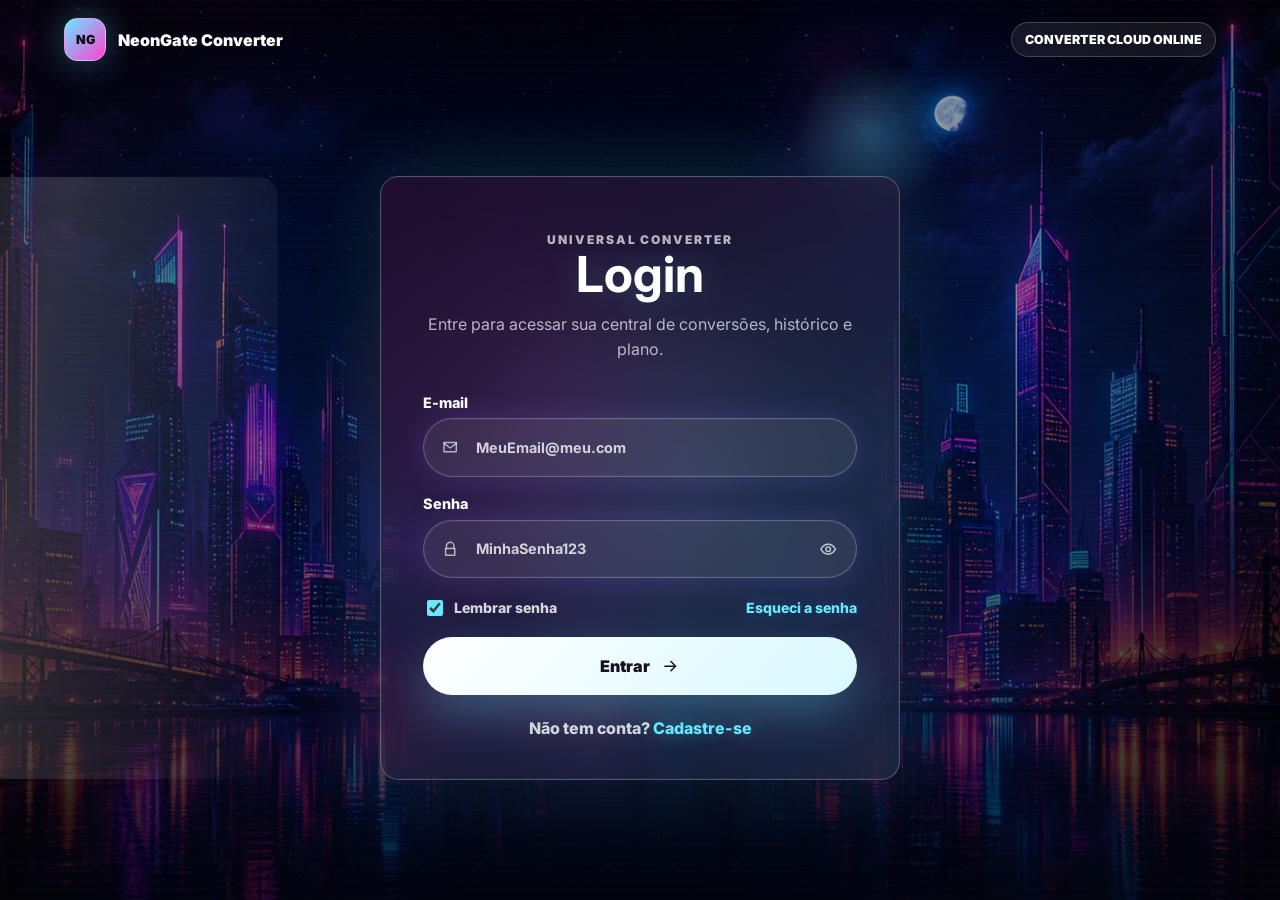
==== commit 74437ec5: "Transforma NeonGate em SaaS de conversoes" ====
--- a/index.html
+++ b/index.html
@@ -3,8 +3,8 @@
 <head>
   <meta charset="UTF-8">
   <meta name="viewport" content="width=device-width, initial-scale=1.0">
-  <meta name="description" content="Login neon com backend e dashboard.">
-  <title>NeonGate | Login</title>
+  <meta name="description" content="Login do NeonGate Converter, conversor universal SaaS.">
+  <title>NeonGate Converter | Login</title>
   <link rel="preconnect" href="https://fonts.googleapis.com">
   <link rel="preconnect" href="https://fonts.gstatic.com" crossorigin>
   <link href="https://fonts.googleapis.com/css2?family=Inter:wght@400;500;600;700;800;900&display=swap" rel="stylesheet">
@@ -15,19 +15,19 @@
     <nav class="login-topbar" aria-label="Navegação principal">
       <a class="brand" href="/" aria-label="NeonGate">
         <span class="brand-mark">NG</span>
-        <span>NeonGate</span>
+        <span>NeonGate Converter</span>
       </a>
-      <span class="status-chip">city access online</span>
+      <span class="status-chip">converter cloud online</span>
     </nav>
 
     <section class="login-card" aria-label="Área de login">
       <div class="auth-heading">
-        <p class="eyebrow">night city portal</p>
+        <p class="eyebrow">universal converter</p>
         <h1>Login</h1>
-        <p>Entre para abrir o painel e registrar seu acesso no backend.</p>
+        <p>Entre para acessar sua central de conversões, histórico e plano.</p>
       </div>
 
-      <form class="login-form" novalidate>
+      <form class="auth-form" data-endpoint="/api/login" data-loading-label="Entrando..." data-success-label="Acesso liberado. Abrindo dashboard..." data-button-label="Entrar" novalidate>
         <label class="field">
           <span>E-mail</span>
           <span class="input-wrap">
@@ -80,7 +80,7 @@
         </button>
       </form>
 
-      <p class="signup-copy">Não tem conta? <a href="#">Cadastre-se</a></p>
+      <p class="signup-copy">Não tem conta? <a href="signup.html">Cadastre-se</a></p>
     </section>
   </main>
 
--- a/styles.css
+++ b/styles.css
@@ -60,6 +60,18 @@
     radial-gradient(circle at 43% 48%, rgba(255, 63, 212, 0.24), transparent 15rem),
     linear-gradient(90deg, rgba(0, 0, 0, 0.5), transparent 22%, transparent 76%, rgba(0, 0, 0, 0.48));
   pointer-events: none;
+}
+
+.signup-scene {
+  place-items: center;
+}
+
+.signup-scene::before {
+  background:
+    radial-gradient(circle at 32% 18%, rgba(255, 63, 212, 0.28), transparent 5rem),
+    radial-gradient(circle at 48% 46%, rgba(255, 63, 212, 0.2), transparent 14rem),
+    radial-gradient(circle at 62% 54%, rgba(105, 232, 255, 0.28), transparent 16rem),
+    linear-gradient(90deg, rgba(0, 0, 0, 0.58), transparent 24%, transparent 74%, rgba(0, 0, 0, 0.42));
 }
 
 .login-scene::after {
@@ -139,6 +151,18 @@
   animation: cardEnter 0.8s ease both;
 }
 
+.signup-card {
+  width: min(100%, 34rem);
+  border-color: rgba(255, 63, 212, 0.28);
+  background:
+    linear-gradient(135deg, rgba(105, 232, 255, 0.12), rgba(255, 63, 212, 0.16)),
+    rgba(12, 9, 24, 0.56);
+  box-shadow:
+    0 0 0 1px rgba(255, 255, 255, 0.04) inset,
+    0 28px 90px rgba(0, 0, 0, 0.46),
+    0 0 90px rgba(255, 63, 212, 0.2);
+}
+
 .login-card::before {
   position: absolute;
   inset: 0;
@@ -179,7 +203,8 @@
   line-height: 1.55;
 }
 
-.login-form {
+.login-form,
+.auth-form {
   display: grid;
   gap: 1.15rem;
   margin-top: 2rem;
@@ -302,6 +327,37 @@
   font-weight: 800;
 }
 
+.password-signal {
+  display: grid;
+  grid-template-columns: repeat(3, minmax(0, 1fr));
+  gap: 0.45rem;
+  align-items: center;
+  color: rgba(255, 255, 255, 0.7);
+  font-size: 0.76rem;
+  font-weight: 900;
+  text-transform: uppercase;
+}
+
+.password-signal strong {
+  grid-column: 1 / -1;
+  color: var(--cyan);
+  text-align: center;
+  text-shadow: 0 0 18px rgba(105, 232, 255, 0.3);
+}
+
+.signal-bar {
+  height: 0.38rem;
+  border-radius: 999px;
+  background: rgba(255, 255, 255, 0.14);
+  box-shadow: inset 0 0 0 1px rgba(255, 255, 255, 0.08);
+  transition: background 0.2s ease, box-shadow 0.2s ease;
+}
+
+.signal-bar.is-active {
+  background: linear-gradient(90deg, var(--pink), var(--cyan));
+  box-shadow: 0 0 18px rgba(105, 232, 255, 0.36);
+}
+
 .remember {
   display: inline-flex;
   align-items: center;
@@ -324,6 +380,7 @@
 .submit-btn {
   position: relative;
   display: inline-flex;
+  width: 100%;
   min-height: 3.6rem;
   align-items: center;
   justify-content: center;
@@ -374,6 +431,41 @@
   font-weight: 800;
 }
 
+.signup-orbit {
+  position: absolute;
+  right: clamp(1rem, 5vw, 4rem);
+  bottom: clamp(1rem, 5vw, 3rem);
+  z-index: 1;
+  display: grid;
+  width: min(18rem, calc(100vw - 2rem));
+  grid-template-columns: auto 1fr;
+  gap: 0.7rem 0.85rem;
+  padding: 1rem;
+  border: 1px solid rgba(255, 255, 255, 0.2);
+  border-radius: 1rem;
+  background: rgba(8, 7, 18, 0.5);
+  box-shadow: 0 20px 60px rgba(0, 0, 0, 0.34);
+  backdrop-filter: blur(16px);
+}
+
+.signup-orbit span {
+  display: grid;
+  width: 2rem;
+  height: 2rem;
+  place-items: center;
+  border-radius: 50%;
+  color: #140d1c;
+  background: linear-gradient(135deg, var(--cyan), var(--pink));
+  font-size: 0.72rem;
+  font-weight: 900;
+}
+
+.signup-orbit strong {
+  align-self: center;
+  color: rgba(255, 255, 255, 0.84);
+  font-size: 0.82rem;
+}
+
 .toast {
   position: fixed;
   right: 1rem;
@@ -460,10 +552,326 @@
   padding: clamp(1.1rem, 3vw, 2rem);
 }
 
+.app-section {
+  scroll-margin-top: 1rem;
+}
+
 .dashboard-hero {
   display: grid;
   grid-template-columns: minmax(0, 1.2fr) minmax(19rem, 0.8fr);
   gap: 1rem;
+}
+
+.converter-hero h1 {
+  max-width: 12ch;
+}
+
+.metric-grid {
+  grid-template-columns: repeat(4, minmax(0, 1fr));
+}
+
+.quick-card {
+  grid-column: span 1;
+}
+
+.quick-actions {
+  display: grid;
+  gap: 0.45rem;
+  margin-top: 1rem;
+}
+
+.quick-actions button,
+.mini-btn,
+.ghost-btn,
+.result-actions button,
+.favorite-chip {
+  border: 1px solid rgba(255, 255, 255, 0.16);
+  border-radius: 0.8rem;
+  color: white;
+  background: rgba(255, 255, 255, 0.07);
+  cursor: pointer;
+  font-weight: 800;
+  transition: transform 0.2s ease, border-color 0.2s ease, background 0.2s ease;
+}
+
+.quick-actions button,
+.mini-btn,
+.ghost-btn,
+.result-actions button {
+  min-height: 2.35rem;
+  padding: 0 0.75rem;
+}
+
+.quick-actions button:hover,
+.mini-btn:hover,
+.ghost-btn:hover,
+.result-actions button:hover,
+.favorite-chip:hover {
+  transform: translateY(-1px);
+  border-color: rgba(105, 232, 255, 0.42);
+  background: rgba(105, 232, 255, 0.1);
+}
+
+.section-header {
+  display: flex;
+  align-items: end;
+  justify-content: space-between;
+  gap: 1rem;
+  margin-bottom: 1rem;
+}
+
+.section-header h2 {
+  margin: 0;
+  font-size: clamp(1.7rem, 3vw, 2.4rem);
+  line-height: 1;
+}
+
+.search-wrap {
+  width: min(100%, 24rem);
+}
+
+.search-wrap input,
+.select-wrap select {
+  width: 100%;
+  min-height: 3rem;
+  border: 1px solid rgba(255, 255, 255, 0.16);
+  border-radius: 0.9rem;
+  outline: 0;
+  color: white;
+  background: rgba(255, 255, 255, 0.08);
+  padding: 0 0.9rem;
+  font-weight: 800;
+}
+
+.select-wrap select option {
+  color: #080711;
+}
+
+.converter-panel,
+.history-panel,
+.plus-panel,
+.settings-panel {
+  margin-top: 1rem;
+  border: 1px solid rgba(255, 255, 255, 0.18);
+  border-radius: 1.15rem;
+  background: rgba(11, 9, 25, 0.68);
+  box-shadow: var(--shadow);
+  padding: clamp(1rem, 2vw, 1.25rem);
+  backdrop-filter: blur(18px);
+}
+
+.tabs-shell {
+  display: grid;
+  grid-template-columns: minmax(12rem, 17rem) minmax(0, 1fr);
+  gap: 1rem;
+}
+
+.tabs-list {
+  display: grid;
+  max-height: 42rem;
+  gap: 0.55rem;
+  overflow: auto;
+  padding-right: 0.3rem;
+}
+
+.tab-btn {
+  min-height: 4rem;
+  border: 1px solid rgba(255, 255, 255, 0.12);
+  border-radius: 0.9rem;
+  color: white;
+  background: rgba(255, 255, 255, 0.06);
+  cursor: pointer;
+  font-weight: 900;
+  text-align: left;
+  padding: 0.75rem;
+}
+
+.tab-btn span {
+  display: block;
+  margin-bottom: 0.25rem;
+  color: var(--cyan);
+  font-size: 0.68rem;
+  text-transform: uppercase;
+}
+
+.tab-btn.is-active {
+  border-color: rgba(105, 232, 255, 0.5);
+  background: linear-gradient(135deg, rgba(105, 232, 255, 0.16), rgba(255, 63, 212, 0.13));
+  box-shadow: 0 0 26px rgba(105, 232, 255, 0.14);
+}
+
+.converter-workbench {
+  display: grid;
+  gap: 1rem;
+}
+
+.converter-form {
+  display: grid;
+  grid-template-columns: 1.1fr 1fr auto 1fr;
+  gap: 0.8rem;
+  align-items: end;
+}
+
+.icon-action {
+  width: 3.1rem;
+  height: 3.1rem;
+  border: 1px solid rgba(255, 255, 255, 0.18);
+  border-radius: 50%;
+  color: white;
+  background: rgba(255, 255, 255, 0.08);
+  cursor: pointer;
+  font-size: 1.35rem;
+}
+
+.result-card {
+  display: flex;
+  min-height: 14rem;
+  align-items: stretch;
+  justify-content: space-between;
+  gap: 1rem;
+  border: 1px solid rgba(105, 232, 255, 0.2);
+  border-radius: 1rem;
+  padding: 1.2rem;
+  background:
+    radial-gradient(circle at 70% 20%, rgba(105, 232, 255, 0.18), transparent 15rem),
+    radial-gradient(circle at 20% 80%, rgba(255, 63, 212, 0.16), transparent 14rem),
+    rgba(255, 255, 255, 0.05);
+}
+
+.result-card h3 {
+  margin: 0;
+  font-size: clamp(2rem, 5vw, 4rem);
+  line-height: 1;
+  word-break: break-word;
+}
+
+.result-card span {
+  display: block;
+  margin-top: 0.8rem;
+  color: var(--muted);
+  font-weight: 700;
+}
+
+.result-actions {
+  display: grid;
+  min-width: 9rem;
+  align-content: end;
+  gap: 0.5rem;
+}
+
+.history-layout {
+  display: grid;
+  grid-template-columns: minmax(0, 1fr) minmax(16rem, 0.34fr);
+  gap: 1rem;
+}
+
+.favorites-panel {
+  border: 1px solid rgba(255, 255, 255, 0.18);
+  border-radius: 1.15rem;
+  background: rgba(255, 255, 255, 0.05);
+  padding: 1rem;
+}
+
+.favorites-panel h2 {
+  margin: 0 0 1rem;
+  font-size: 1rem;
+}
+
+.favorite-chip {
+  display: grid;
+  width: 100%;
+  gap: 0.25rem;
+  margin-bottom: 0.6rem;
+  padding: 0.8rem;
+  text-align: left;
+}
+
+.favorite-chip span {
+  color: var(--muted);
+  font-size: 0.8rem;
+}
+
+.pricing-grid {
+  display: grid;
+  grid-template-columns: minmax(0, 0.8fr) minmax(0, 1.2fr);
+  gap: 1rem;
+}
+
+.price-card {
+  border: 1px solid rgba(255, 255, 255, 0.16);
+  border-radius: 1.15rem;
+  background: rgba(255, 255, 255, 0.05);
+  padding: clamp(1rem, 3vw, 1.5rem);
+}
+
+.price-card.is-featured {
+  border-color: rgba(105, 232, 255, 0.38);
+  background:
+    radial-gradient(circle at 80% 20%, rgba(105, 232, 255, 0.22), transparent 13rem),
+    rgba(255, 255, 255, 0.07);
+}
+
+.price-card h3 {
+  margin: 0 0 1rem;
+  font-size: clamp(2.3rem, 5vw, 4rem);
+}
+
+.price-card ul {
+  display: grid;
+  gap: 0.65rem;
+  margin: 0 0 1rem;
+  padding-left: 1.1rem;
+  color: var(--muted);
+  font-weight: 700;
+}
+
+.price-card small {
+  display: block;
+  margin-top: 0.75rem;
+  color: var(--muted);
+}
+
+.upgrade-modal {
+  position: fixed;
+  inset: 0;
+  z-index: 10;
+  display: grid;
+  place-items: center;
+  padding: 1rem;
+  background: rgba(0, 0, 0, 0.62);
+  backdrop-filter: blur(10px);
+}
+
+.upgrade-modal[hidden] {
+  display: none;
+}
+
+.modal-card {
+  width: min(100%, 34rem);
+  border: 1px solid rgba(105, 232, 255, 0.28);
+  border-radius: 1.2rem;
+  padding: clamp(1.25rem, 4vw, 2rem);
+  background:
+    radial-gradient(circle at 80% 18%, rgba(105, 232, 255, 0.22), transparent 12rem),
+    radial-gradient(circle at 10% 90%, rgba(255, 63, 212, 0.2), transparent 12rem),
+    rgba(11, 9, 25, 0.92);
+  box-shadow: var(--shadow);
+}
+
+.modal-card h2 {
+  margin: 0;
+  font-size: clamp(2rem, 5vw, 3.4rem);
+  line-height: 0.95;
+}
+
+.modal-card p {
+  color: var(--muted);
+  line-height: 1.6;
+}
+
+.modal-actions {
+  display: grid;
+  gap: 0.7rem;
 }
 
 .welcome-panel,
@@ -642,6 +1050,41 @@
   .dashboard-hero {
     grid-template-columns: 1fr;
   }
+
+  .metric-grid {
+    grid-template-columns: repeat(2, minmax(0, 1fr));
+  }
+
+  .tabs-shell,
+  .history-layout,
+  .pricing-grid {
+    grid-template-columns: 1fr;
+  }
+
+  .tabs-list {
+    max-height: none;
+    grid-template-columns: repeat(2, minmax(0, 1fr));
+    overflow: visible;
+    padding-right: 0;
+  }
+
+  .converter-form {
+    grid-template-columns: 1fr 1fr;
+  }
+
+  .icon-action {
+    width: 100%;
+    border-radius: 0.9rem;
+  }
+
+  .result-card {
+    flex-direction: column;
+  }
+
+  .result-actions {
+    min-width: 0;
+    grid-template-columns: repeat(4, minmax(0, 1fr));
+  }
 }
 
 @media (max-width: 720px) {
@@ -659,6 +1102,13 @@
     padding: 1.35rem;
   }
 
+  .signup-orbit {
+    position: relative;
+    right: auto;
+    bottom: auto;
+    margin-top: 1rem;
+  }
+
   .form-options {
     align-items: flex-start;
     flex-direction: column;
@@ -675,8 +1125,27 @@
     grid-template-columns: 1fr 1fr;
   }
 
-  .dashboard-grid {
+  .dashboard-grid,
+  .metric-grid,
+  .tabs-list,
+  .converter-form,
+  .result-actions {
     grid-template-columns: 1fr;
+  }
+
+  .tabs-list {
+    max-height: 22rem;
+    overflow: auto;
+    padding-right: 0.25rem;
+  }
+
+  .section-header {
+    align-items: stretch;
+    flex-direction: column;
+  }
+
+  .search-wrap {
+    width: 100%;
   }
 
   .welcome-panel h1 {
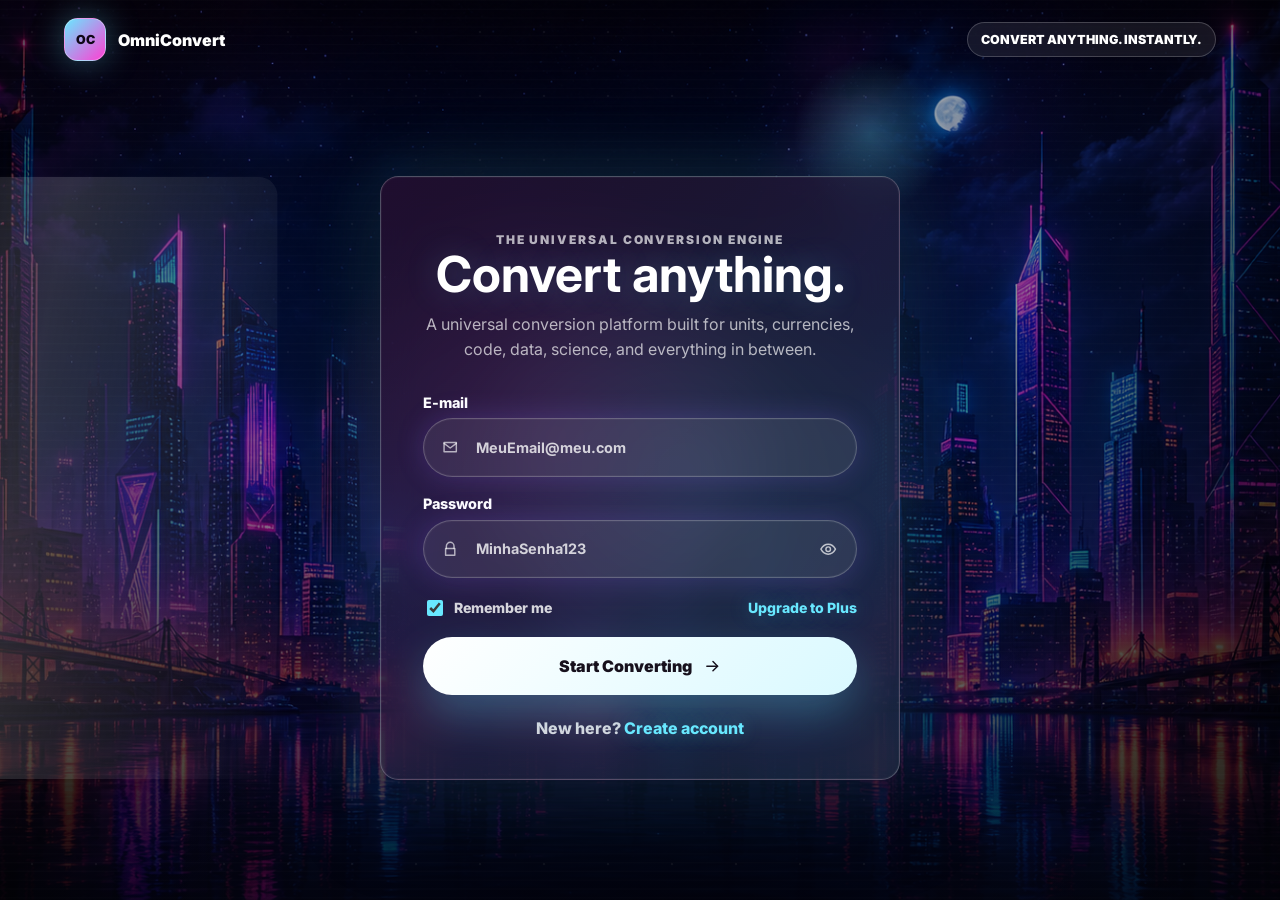
==== commit 6e8b3dbc: "Renomeia plataforma para OmniConvert" ====
--- a/index.html
+++ b/index.html
@@ -3,8 +3,8 @@
 <head>
   <meta charset="UTF-8">
   <meta name="viewport" content="width=device-width, initial-scale=1.0">
-  <meta name="description" content="Login do NeonGate Converter, conversor universal SaaS.">
-  <title>NeonGate Converter | Login</title>
+  <meta name="description" content="Login do OmniConvert, plataforma SaaS premium de conversão universal.">
+  <title>OmniConvert | Login</title>
   <link rel="preconnect" href="https://fonts.googleapis.com">
   <link rel="preconnect" href="https://fonts.gstatic.com" crossorigin>
   <link href="https://fonts.googleapis.com/css2?family=Inter:wght@400;500;600;700;800;900&display=swap" rel="stylesheet">
@@ -13,21 +13,21 @@
 <body class="login-page">
   <main class="login-scene">
     <nav class="login-topbar" aria-label="Navegação principal">
-      <a class="brand" href="/" aria-label="NeonGate">
-        <span class="brand-mark">NG</span>
-        <span>NeonGate Converter</span>
+      <a class="brand" href="/" aria-label="OmniConvert">
+        <span class="brand-mark">OC</span>
+        <span>OmniConvert</span>
       </a>
-      <span class="status-chip">converter cloud online</span>
+      <span class="status-chip">Convert anything. Instantly.</span>
     </nav>
 
     <section class="login-card" aria-label="Área de login">
       <div class="auth-heading">
-        <p class="eyebrow">universal converter</p>
-        <h1>Login</h1>
-        <p>Entre para acessar sua central de conversões, histórico e plano.</p>
+        <p class="eyebrow">The Universal Conversion Engine</p>
+        <h1>Convert anything.</h1>
+        <p>A universal conversion platform built for units, currencies, code, data, science, and everything in between.</p>
       </div>
 
-      <form class="auth-form" data-endpoint="/api/login" data-loading-label="Entrando..." data-success-label="Acesso liberado. Abrindo dashboard..." data-button-label="Entrar" novalidate>
+      <form class="auth-form" data-endpoint="/api/login" data-loading-label="Starting..." data-success-label="Welcome to OmniConvert." data-button-label="Start Converting" novalidate>
         <label class="field">
           <span>E-mail</span>
           <span class="input-wrap">
@@ -41,7 +41,7 @@
         </label>
 
         <label class="field">
-          <span>Senha</span>
+          <span>Password</span>
           <span class="input-wrap">
             <svg viewBox="0 0 24 24" aria-hidden="true">
               <path d="M7 11V8a5 5 0 0 1 10 0v3"/>
@@ -66,13 +66,13 @@
         <div class="form-options">
           <label class="remember">
             <input type="checkbox" checked>
-            <span>Lembrar senha</span>
+            <span>Remember me</span>
           </label>
-          <a href="#">Esqueci a senha</a>
+          <a href="dashboard.html#plus">Upgrade to Plus</a>
         </div>
 
         <button class="submit-btn" type="submit">
-          <span>Entrar</span>
+          <span>Start Converting</span>
           <svg viewBox="0 0 24 24" aria-hidden="true">
             <path d="M5 12h14"/>
             <path d="m13 6 6 6-6 6"/>
@@ -80,7 +80,7 @@
         </button>
       </form>
 
-      <p class="signup-copy">Não tem conta? <a href="signup.html">Cadastre-se</a></p>
+      <p class="signup-copy">New here? <a href="signup.html">Create account</a></p>
     </section>
   </main>
 
--- a/styles.css
+++ b/styles.css
@@ -47,7 +47,7 @@
   padding: 5.5rem 1rem 2rem;
   background:
     linear-gradient(180deg, rgba(3, 3, 10, 0.3), rgba(3, 3, 10, 0.42) 48%, rgba(3, 3, 10, 0.8)),
-    url("assets/neon-city-login.png") center/cover no-repeat;
+    url("assets/omniconvert-bg.png") center/cover no-repeat;
 }
 
 .login-scene::before {
@@ -494,7 +494,7 @@
   min-height: 100vh;
   background:
     linear-gradient(180deg, rgba(5, 5, 13, 0.72), rgba(5, 5, 13, 0.94)),
-    url("assets/neon-city-login.png") center/cover fixed no-repeat;
+    url("assets/omniconvert-bg.png") center/cover fixed no-repeat;
 }
 
 .dashboard-shell {
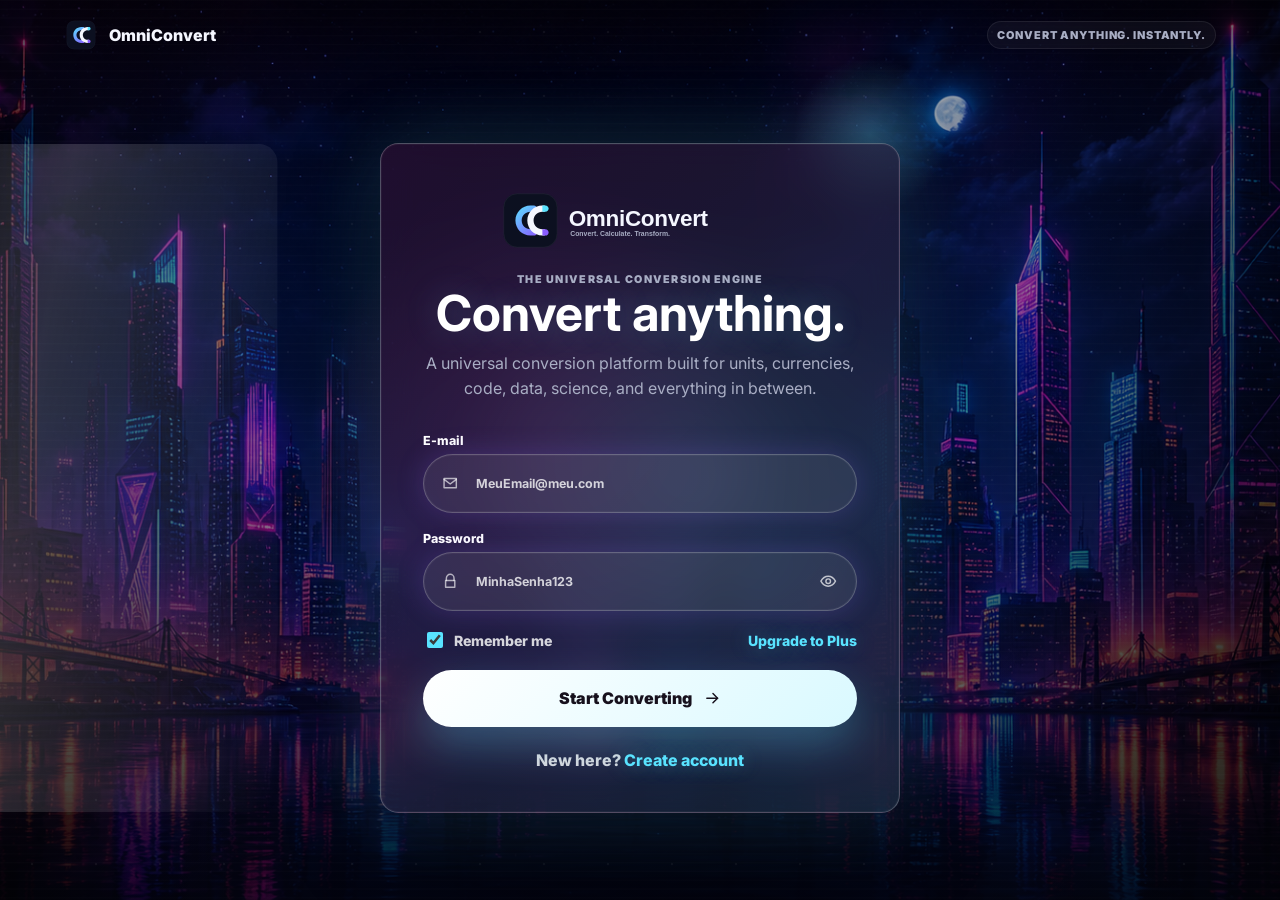
==== commit a8fc2c25: "Atualiza OmniConvert e adiciona contexto de handoff" ====
--- a/index.html
+++ b/index.html
@@ -8,20 +8,23 @@
   <link rel="preconnect" href="https://fonts.googleapis.com">
   <link rel="preconnect" href="https://fonts.gstatic.com" crossorigin>
   <link href="https://fonts.googleapis.com/css2?family=Inter:wght@400;500;600;700;800;900&display=swap" rel="stylesheet">
+  <link rel="icon" type="image/png" href="assets/brand/favicon.png">
+  <link rel="shortcut icon" href="assets/brand/favicon.ico">
   <link rel="stylesheet" href="styles.css">
 </head>
 <body class="login-page">
   <main class="login-scene">
     <nav class="login-topbar" aria-label="Navegação principal">
       <a class="brand" href="/" aria-label="OmniConvert">
-        <span class="brand-mark">OC</span>
-        <span>OmniConvert</span>
+        <img class="brand-logo brand-logo-icon" src="assets/brand/omniconvert-icon.svg" alt="OmniConvert icon">
+        <span class="brand-wordmark">OmniConvert</span>
       </a>
       <span class="status-chip">Convert anything. Instantly.</span>
     </nav>
 
     <section class="login-card" aria-label="Área de login">
       <div class="auth-heading">
+        <img class="brand-logo brand-logo-full auth-logo" src="assets/brand/omniconvert-logo-full.svg" alt="OmniConvert logo">
         <p class="eyebrow">The Universal Conversion Engine</p>
         <h1>Convert anything.</h1>
         <p>A universal conversion platform built for units, currencies, code, data, science, and everything in between.</p>
@@ -73,6 +76,7 @@
 
         <button class="submit-btn" type="submit">
           <span>Start Converting</span>
+          <img class="brand-logo brand-loading" src="assets/brand/omniconvert-icon.svg" alt="OmniConvert icon">
           <svg viewBox="0 0 24 24" aria-hidden="true">
             <path d="M5 12h14"/>
             <path d="m13 6 6 6-6 6"/>
--- a/styles.css
+++ b/styles.css
@@ -1,18 +1,18 @@
 :root {
   color-scheme: dark;
-  --bg: #070711;
-  --panel: rgba(18, 13, 35, 0.5);
-  --panel-strong: rgba(18, 13, 35, 0.72);
-  --text: #ffffff;
-  --muted: rgba(255, 255, 255, 0.68);
-  --line: rgba(255, 255, 255, 0.22);
-  --field: rgba(255, 255, 255, 0.08);
-  --cyan: #69e8ff;
-  --pink: #ff3fd4;
-  --violet: #8c6bff;
+  --bg: #070816;
+  --panel: rgba(12, 16, 32, 0.72);
+  --panel-strong: rgba(17, 22, 42, 0.84);
+  --text: #f5f7ff;
+  --muted: #a9aec4;
+  --line: rgba(255, 255, 255, 0.08);
+  --field: rgba(255, 255, 255, 0.055);
+  --cyan: #59e3ff;
+  --pink: #d65cff;
+  --violet: #8a5cff;
   --orange: #ff8b4a;
   --danger: #ff5c89;
-  --shadow: 0 30px 90px rgba(0, 0, 0, 0.42);
+  --shadow: 0 18px 50px rgba(0, 0, 0, 0.28);
 }
 
 * {
@@ -105,6 +105,60 @@
   gap: 0.72rem;
   color: white;
   font-weight: 900;
+}
+
+.brand-logo {
+  display: block;
+  flex: 0 0 auto;
+  object-fit: contain;
+}
+
+.brand-logo-full {
+  width: min(100%, 18rem);
+  height: auto;
+}
+
+.brand-logo-icon {
+  width: 2.1rem;
+  height: 2.1rem;
+  border-radius: 0.65rem;
+}
+
+.brand-wordmark {
+  color: var(--text);
+  font-weight: 850;
+  letter-spacing: 0;
+}
+
+.brand-favicon {
+  width: 1rem;
+  height: 1rem;
+}
+
+.brand-loading {
+  display: block;
+  width: 2.5rem;
+  height: 2.5rem;
+  animation: brandPulse 1.8s ease-in-out infinite;
+}
+
+.submit-btn .brand-loading {
+  display: none;
+  width: 1.2rem;
+  height: 1.2rem;
+  border-radius: 0.35rem;
+}
+
+.submit-btn.is-loading .brand-loading {
+  display: block;
+}
+
+.submit-btn.is-loading > svg {
+  display: none;
+}
+
+.auth-logo {
+  margin: 0 auto 1.1rem;
 }
 
 .brand-mark {
@@ -1018,6 +1072,18 @@
   }
 }
 
+@keyframes brandPulse {
+  0%,
+  100% {
+    opacity: 0.72;
+    transform: scale(0.98);
+  }
+  50% {
+    opacity: 1;
+    transform: scale(1);
+  }
+}
+
 @media (max-width: 1040px) {
   .dashboard-shell {
     grid-template-columns: 1fr;
@@ -1085,6 +1151,7 @@
     min-width: 0;
     grid-template-columns: repeat(4, minmax(0, 1fr));
   }
+
 }
 
 @media (max-width: 720px) {
@@ -1167,3 +1234,1063 @@
     transition-duration: 0.01ms !important;
   }
 }
+
+.tools-platform {
+  margin-top: 1rem;
+  border: 1px solid rgba(255, 255, 255, 0.18);
+  border-radius: 1.15rem;
+  background: rgba(11, 9, 25, 0.68);
+  box-shadow: var(--shadow);
+  padding: clamp(1rem, 2vw, 1.25rem);
+  backdrop-filter: blur(18px);
+}
+
+.tools-grid {
+  display: grid;
+  grid-template-columns: repeat(3, minmax(0, 1fr));
+  gap: 1rem;
+}
+
+.tool-card {
+  display: flex;
+  min-height: 12rem;
+  flex-direction: column;
+  justify-content: space-between;
+  gap: 1rem;
+  border: 1px solid rgba(255, 255, 255, 0.16);
+  border-radius: 1rem;
+  padding: 1rem;
+  background:
+    radial-gradient(circle at 80% 20%, rgba(105, 232, 255, 0.16), transparent 9rem),
+    rgba(255, 255, 255, 0.05);
+  transition: transform 0.2s ease, border-color 0.2s ease, background 0.2s ease;
+}
+
+.tool-card:hover {
+  transform: translateY(-2px);
+  border-color: rgba(105, 232, 255, 0.4);
+  background:
+    radial-gradient(circle at 80% 20%, rgba(105, 232, 255, 0.24), transparent 9rem),
+    rgba(255, 255, 255, 0.08);
+}
+
+.tool-group {
+  color: var(--cyan);
+  font-size: 0.72rem;
+  font-weight: 900;
+  text-transform: uppercase;
+}
+
+.tool-card h3 {
+  margin: 0.55rem 0;
+  font-size: 1.35rem;
+}
+
+.tool-card p {
+  margin: 0;
+  color: var(--muted);
+  line-height: 1.55;
+}
+
+.plan-badge {
+  width: fit-content;
+  border: 1px solid rgba(255, 255, 255, 0.18);
+  border-radius: 999px;
+  padding: 0.45rem 0.7rem;
+  font-size: 0.72rem;
+  font-weight: 900;
+  text-transform: uppercase;
+}
+
+.plan-badge.is-free {
+  color: var(--cyan);
+  background: rgba(105, 232, 255, 0.1);
+}
+
+.plan-badge.is-plus {
+  color: white;
+  background: linear-gradient(135deg, rgba(255, 63, 212, 0.32), rgba(105, 232, 255, 0.22));
+}
+
+@media (max-width: 1040px) {
+  .tools-grid {
+    grid-template-columns: repeat(2, minmax(0, 1fr));
+  }
+}
+
+@media (max-width: 720px) {
+  .tools-grid {
+    grid-template-columns: 1fr;
+  }
+}
+
+/* OmniConvert dashboard refinement: compact premium SaaS layer. */
+.dashboard-page {
+  background:
+    linear-gradient(180deg, rgba(7, 8, 22, 0.9), rgba(7, 8, 22, 0.97)),
+    linear-gradient(90deg, rgba(7, 8, 22, 0.92), rgba(7, 8, 22, 0.78)),
+    url("assets/omniconvert-bg.png") center/cover fixed no-repeat;
+}
+
+.dashboard-page::before {
+  position: fixed;
+  inset: 0;
+  z-index: -1;
+  content: "";
+  background:
+    radial-gradient(circle at 18% 12%, rgba(89, 227, 255, 0.08), transparent 18rem),
+    radial-gradient(circle at 82% 8%, rgba(138, 92, 255, 0.1), transparent 20rem);
+  pointer-events: none;
+}
+
+.dashboard-shell {
+  grid-template-columns: 14.5rem minmax(0, 1fr);
+}
+
+.sidebar {
+  padding: 1rem;
+  border-right: 1px solid var(--line);
+  background: rgba(7, 8, 22, 0.68);
+  box-shadow: none;
+}
+
+.dashboard-page .brand {
+  gap: 0.65rem;
+  font-size: 0.95rem;
+  letter-spacing: 0;
+}
+
+.dashboard-page .brand-logo-icon {
+  width: 2rem;
+  height: 2rem;
+  border-radius: 0.65rem;
+  box-shadow: none;
+}
+
+.dashboard-page .brand-mark {
+  width: 2rem;
+  height: 2rem;
+  border-radius: 0.65rem;
+  color: #f5f7ff;
+  background: linear-gradient(135deg, rgba(89, 227, 255, 0.92), rgba(138, 92, 255, 0.9));
+  box-shadow: none;
+  font-size: 0.68rem;
+}
+
+.nav-stack {
+  gap: 0.25rem;
+  margin-top: 1.5rem;
+}
+
+.nav-stack a,
+.logout-btn {
+  min-height: 2.35rem;
+  gap: 0.65rem;
+  border-radius: 0.75rem;
+  padding: 0 0.65rem;
+  color: var(--muted);
+  font-size: 0.88rem;
+  font-weight: 700;
+}
+
+.nav-stack a span {
+  width: 0.44rem;
+  height: 0.44rem;
+  border-radius: 999px;
+  background: rgba(169, 174, 196, 0.42);
+}
+
+.nav-stack a.is-active {
+  border-color: rgba(255, 255, 255, 0.1);
+  color: var(--text);
+  background: rgba(255, 255, 255, 0.055);
+}
+
+.nav-stack a.is-active span {
+  background: var(--cyan);
+  box-shadow: 0 0 14px rgba(89, 227, 255, 0.35);
+}
+
+.nav-stack a:hover,
+.logout-btn:hover {
+  border-color: rgba(255, 255, 255, 0.11);
+  color: var(--text);
+  background: rgba(255, 255, 255, 0.05);
+}
+
+.dashboard-main {
+  width: min(100%, 84rem);
+  padding: 1.25rem;
+}
+
+.dashboard-header {
+  display: flex;
+  align-items: flex-end;
+  justify-content: space-between;
+  gap: 1rem;
+  padding: 1.25rem;
+  border: 1px solid var(--line);
+  border-radius: 1.1rem;
+  background: rgba(12, 16, 32, 0.72);
+  box-shadow: var(--shadow);
+  backdrop-filter: blur(18px);
+}
+
+.dashboard-header h1 {
+  margin: 0.65rem 0 0.35rem;
+  color: var(--text);
+  font-size: clamp(2rem, 4vw, 2.5rem);
+  line-height: 1.05;
+  letter-spacing: 0;
+}
+
+.dashboard-header p {
+  margin: 0;
+  color: var(--muted);
+  font-size: 0.92rem;
+  line-height: 1.5;
+}
+
+.header-actions {
+  display: flex;
+  flex-wrap: wrap;
+  justify-content: flex-end;
+  gap: 0.55rem;
+}
+
+.session-pill,
+.status-chip {
+  border-color: var(--line);
+  padding: 0.38rem 0.58rem;
+  color: var(--muted);
+  background: rgba(255, 255, 255, 0.045);
+  font-size: 0.68rem;
+  letter-spacing: 0.08em;
+}
+
+.compact-btn,
+.dashboard-page .ghost-btn,
+.dashboard-page .submit-btn {
+  min-height: 2.4rem;
+  border-radius: 0.75rem;
+  padding: 0 0.85rem;
+  font-size: 0.84rem;
+  font-weight: 800;
+}
+
+.dashboard-page .submit-btn {
+  width: auto;
+  color: #061018;
+  background: linear-gradient(135deg, var(--cyan), #d9f9ff);
+  box-shadow: none;
+}
+
+.dashboard-page .submit-btn:hover {
+  box-shadow: 0 12px 28px rgba(89, 227, 255, 0.16);
+}
+
+.dashboard-page .ghost-btn {
+  display: inline-flex;
+  align-items: center;
+  justify-content: center;
+  color: var(--text);
+  background: rgba(255, 255, 255, 0.045);
+}
+
+.metric-grid {
+  display: grid;
+  grid-template-columns: repeat(4, minmax(0, 1fr));
+  gap: 0.8rem;
+  margin-top: 0.8rem;
+}
+
+.overview-layout {
+  display: grid;
+  grid-template-columns: minmax(0, 1.35fr) minmax(20rem, 0.65fr);
+  gap: 0.8rem;
+  margin-top: 0.8rem;
+}
+
+.dash-card,
+.tools-platform,
+.converter-panel,
+.history-panel,
+.plus-panel,
+.settings-panel,
+.favorites-panel,
+.lead-table,
+.price-card {
+  border: 1px solid var(--line);
+  border-radius: 1rem;
+  background: rgba(12, 16, 32, 0.76);
+  box-shadow: 0 16px 42px rgba(0, 0, 0, 0.18);
+  backdrop-filter: blur(16px);
+}
+
+.dash-card {
+  min-height: 7rem;
+  padding: 1rem;
+}
+
+.dash-card h2,
+.lead-table h2,
+.favorites-panel h2 {
+  margin: 0;
+  color: var(--text);
+  font-size: 0.95rem;
+  font-weight: 800;
+}
+
+.dash-card strong {
+  display: block;
+  margin-top: 0.75rem;
+  color: var(--text);
+  font-size: clamp(1.65rem, 3vw, 2rem);
+  line-height: 1;
+}
+
+.dash-card span,
+.muted-copy,
+.price-card small {
+  color: var(--muted);
+  font-size: 0.82rem;
+  font-weight: 600;
+  line-height: 1.5;
+}
+
+.eyebrow {
+  margin-bottom: 0.45rem;
+  color: var(--cyan);
+  font-size: 0.67rem;
+  letter-spacing: 0.12em;
+}
+
+.section-header {
+  align-items: center;
+  margin-bottom: 0.85rem;
+}
+
+.compact-header {
+  margin-bottom: 0.75rem;
+}
+
+.section-header h2 {
+  font-size: clamp(1.15rem, 2vw, 1.45rem);
+  line-height: 1.15;
+}
+
+.activity-list {
+  display: grid;
+  gap: 0.55rem;
+  margin: 0;
+}
+
+.activity-list div {
+  display: flex;
+  align-items: center;
+  justify-content: space-between;
+  gap: 1rem;
+  padding: 0.72rem 0;
+  border-top: 1px solid var(--line);
+}
+
+.activity-list dt {
+  color: var(--muted);
+  font-size: 0.78rem;
+  font-weight: 700;
+}
+
+.activity-list dd {
+  margin: 0;
+  color: var(--text);
+  font-size: 0.86rem;
+  font-weight: 800;
+  text-align: right;
+}
+
+.quick-actions {
+  gap: 0.5rem;
+  margin-top: 0;
+}
+
+.quick-actions button,
+.mini-btn,
+.result-actions button,
+.favorite-chip,
+.convert-shortcuts button {
+  border-color: var(--line);
+  border-radius: 0.75rem;
+  color: var(--text);
+  background: rgba(255, 255, 255, 0.045);
+  font-size: 0.82rem;
+  font-weight: 750;
+}
+
+.quick-actions button:hover,
+.mini-btn:hover,
+.ghost-btn:hover,
+.result-actions button:hover,
+.favorite-chip:hover,
+.convert-shortcuts button:hover,
+.tool-card:hover {
+  transform: translateY(-1px);
+  border-color: rgba(89, 227, 255, 0.28);
+  background: rgba(89, 227, 255, 0.075);
+  box-shadow: 0 10px 30px rgba(89, 227, 255, 0.08);
+}
+
+.tools-platform,
+.converter-panel,
+.history-panel,
+.plus-panel,
+.settings-panel {
+  margin-top: 0.8rem;
+  padding: 1rem;
+}
+
+.tools-grid {
+  gap: 0.8rem;
+}
+
+.tool-card {
+  min-height: 9.5rem;
+  border-color: var(--line);
+  border-radius: 0.95rem;
+  background: rgba(255, 255, 255, 0.035);
+  box-shadow: none;
+}
+
+.tool-card h3 {
+  margin: 0.42rem 0;
+  font-size: 1.02rem;
+}
+
+.tool-card p {
+  color: var(--muted);
+  font-size: 0.83rem;
+}
+
+.tool-group,
+.plan-badge {
+  font-size: 0.66rem;
+}
+
+.convert-shortcuts {
+  display: flex;
+  flex-wrap: wrap;
+  gap: 0.5rem;
+  margin: -0.2rem 0 0.9rem;
+}
+
+.convert-shortcuts button {
+  min-height: 2.25rem;
+  padding: 0 0.75rem;
+  cursor: pointer;
+}
+
+.tabs-shell {
+  grid-template-columns: minmax(11rem, 14rem) minmax(0, 1fr);
+}
+
+.tabs-list {
+  max-height: 34rem;
+  gap: 0.42rem;
+}
+
+.tab-btn {
+  min-height: 3.15rem;
+  border-color: var(--line);
+  border-radius: 0.75rem;
+  background: rgba(255, 255, 255, 0.035);
+  font-size: 0.82rem;
+  font-weight: 800;
+  padding: 0.65rem;
+}
+
+.tab-btn span {
+  color: var(--muted);
+  font-size: 0.62rem;
+}
+
+.tab-btn.is-active {
+  border-color: rgba(89, 227, 255, 0.28);
+  background: rgba(89, 227, 255, 0.075);
+  box-shadow: none;
+}
+
+.field {
+  gap: 0.4rem;
+  font-size: 0.78rem;
+  font-weight: 800;
+}
+
+.dashboard-page .input-wrap,
+.search-wrap input,
+.select-wrap select {
+  min-height: 2.8rem;
+  border-color: var(--line);
+  border-radius: 0.78rem;
+  background: rgba(255, 255, 255, 0.045);
+  box-shadow: none;
+  font-size: 0.88rem;
+}
+
+.dashboard-page .input-wrap:focus-within,
+.search-wrap input:focus,
+.select-wrap select:focus {
+  border-color: rgba(89, 227, 255, 0.42);
+  box-shadow: 0 0 0 3px rgba(89, 227, 255, 0.08);
+  transform: none;
+}
+
+.icon-action {
+  width: auto;
+  min-width: 3.4rem;
+  height: 2.8rem;
+  border-color: var(--line);
+  border-radius: 0.78rem;
+  background: rgba(255, 255, 255, 0.045);
+  font-size: 0.8rem;
+  font-weight: 850;
+}
+
+.result-card {
+  min-height: 10rem;
+  border-color: rgba(89, 227, 255, 0.12);
+  border-radius: 1rem;
+  background:
+    radial-gradient(circle at 90% 10%, rgba(89, 227, 255, 0.08), transparent 12rem),
+    rgba(255, 255, 255, 0.035);
+}
+
+.result-card h3 {
+  font-size: clamp(1.65rem, 4vw, 2.8rem);
+}
+
+.result-card span {
+  color: var(--muted);
+  font-size: 0.86rem;
+}
+
+.lead-table {
+  margin-top: 0;
+}
+
+.lead-table header,
+.lead-table th,
+.lead-table td {
+  border-color: var(--line);
+}
+
+.lead-table th {
+  color: var(--muted);
+  font-size: 0.68rem;
+}
+
+.lead-table td {
+  font-size: 0.84rem;
+}
+
+.pricing-grid {
+  grid-template-columns: minmax(0, 0.85fr) minmax(0, 1.15fr);
+}
+
+.price-card h3 {
+  font-size: clamp(2rem, 4vw, 3rem);
+}
+
+.price-card.is-featured {
+  border-color: rgba(89, 227, 255, 0.22);
+  background:
+    radial-gradient(circle at 90% 10%, rgba(89, 227, 255, 0.1), transparent 12rem),
+    rgba(17, 22, 42, 0.78);
+}
+
+.modal-card {
+  border-color: rgba(89, 227, 255, 0.18);
+  border-radius: 1rem;
+  background: rgba(12, 16, 32, 0.96);
+}
+
+.modal-card h2 {
+  font-size: clamp(1.7rem, 4vw, 2.5rem);
+}
+
+@media (max-width: 1040px) {
+  .dashboard-shell {
+    grid-template-columns: 1fr;
+  }
+
+  .sidebar {
+    position: sticky;
+    top: 0;
+    z-index: 4;
+    height: auto;
+  }
+
+  .sidebar > div {
+    display: grid;
+    gap: 0.9rem;
+  }
+
+  .nav-stack {
+    display: flex;
+    flex-wrap: wrap;
+  }
+
+  .metric-grid,
+  .tools-grid {
+    grid-template-columns: repeat(2, minmax(0, 1fr));
+  }
+
+  .overview-layout,
+  .tabs-shell,
+  .history-layout,
+  .pricing-grid {
+    grid-template-columns: 1fr;
+  }
+}
+
+@media (max-width: 720px) {
+  .brand-logo-icon {
+    width: 1.9rem;
+    height: 1.9rem;
+  }
+
+  .brand-logo-full {
+    width: min(100%, 15rem);
+  }
+
+  .brand-wordmark {
+    font-size: 0.92rem;
+  }
+
+  .dashboard-main {
+    padding: 0.85rem;
+  }
+
+  .dashboard-header {
+    align-items: stretch;
+    flex-direction: column;
+    padding: 1rem;
+  }
+
+  .header-actions {
+    justify-content: stretch;
+  }
+
+  .header-actions a {
+    flex: 1 1 100%;
+  }
+
+  .metric-grid,
+  .tools-grid,
+  .converter-form,
+  .result-actions {
+    grid-template-columns: 1fr;
+  }
+
+  .tabs-list {
+    max-height: 18rem;
+    grid-template-columns: 1fr;
+    overflow: auto;
+  }
+
+  .result-card,
+  .activity-list div {
+    flex-direction: column;
+    align-items: flex-start;
+  }
+
+  .activity-list dd {
+    text-align: left;
+  }
+}
+
+/* Universal Converter polish: two-level tabs, compact actions, cleaner spacing. */
+.converter-panel {
+  display: grid;
+  gap: 1.15rem;
+  padding: clamp(1rem, 2vw, 1.35rem);
+}
+
+.converter-topbar {
+  display: flex;
+  align-items: flex-end;
+  justify-content: space-between;
+  gap: 1rem;
+}
+
+.converter-topbar h2 {
+  margin: 0;
+  font-size: clamp(1.45rem, 2.4vw, 1.9rem);
+  line-height: 1.1;
+}
+
+.converter-search-shell {
+  display: grid;
+  gap: 0.55rem;
+  width: 100%;
+}
+
+.smart-search {
+  position: relative;
+  width: min(100%, 58rem);
+}
+
+.smart-search .search-icon {
+  position: absolute;
+  left: 0.9rem;
+  top: 50%;
+  z-index: 1;
+  color: var(--muted);
+  font-size: 0;
+  transform: translateY(-50%);
+  pointer-events: none;
+}
+
+.smart-search .search-icon::before {
+  content: "/";
+  display: grid;
+  width: 1.45rem;
+  height: 1.45rem;
+  place-items: center;
+  border: 1px solid var(--line);
+  border-radius: 0.45rem;
+  color: var(--muted);
+  background: rgba(255, 255, 255, 0.04);
+  font-size: 0.78rem;
+  font-weight: 900;
+}
+
+.smart-search input {
+  min-height: 3.25rem;
+  padding-left: 3rem;
+  border-radius: 1rem;
+  font-size: 0.95rem;
+  transition: border-color 0.2s ease, box-shadow 0.2s ease, background 0.2s ease;
+}
+
+.smart-search input:focus {
+  border-color: rgba(89, 227, 255, 0.32);
+  background: rgba(255, 255, 255, 0.06);
+  box-shadow: 0 0 0 4px rgba(89, 227, 255, 0.06);
+}
+
+.search-suggestions {
+  display: flex;
+  flex-wrap: wrap;
+  gap: 0.45rem;
+  min-height: 0;
+}
+
+.search-suggestions:empty {
+  display: none;
+}
+
+.search-suggestions button,
+.category-pill,
+.subcategory-card,
+.recent-item {
+  border: 1px solid var(--line);
+  color: var(--text);
+  background: rgba(255, 255, 255, 0.04);
+  cursor: pointer;
+  transition: transform 0.18s ease, border-color 0.18s ease, background 0.18s ease, box-shadow 0.18s ease;
+}
+
+.search-suggestions button {
+  min-height: 2rem;
+  border-radius: 999px;
+  padding: 0 0.7rem;
+  color: var(--muted);
+  font-size: 0.75rem;
+  font-weight: 800;
+}
+
+.category-tabs {
+  display: flex;
+  gap: 0.55rem;
+  overflow-x: auto;
+  padding: 0.1rem 0 0.2rem;
+  scrollbar-width: thin;
+}
+
+.category-pill {
+  display: inline-flex;
+  flex: 0 0 auto;
+  min-height: 2.45rem;
+  align-items: center;
+  gap: 0.5rem;
+  border-radius: 999px;
+  padding: 0 0.85rem;
+  color: var(--muted);
+  font-size: 0.84rem;
+  font-weight: 850;
+}
+
+.category-pill span {
+  display: grid;
+  width: 1.35rem;
+  height: 1.35rem;
+  place-items: center;
+  border-radius: 50%;
+  color: var(--cyan);
+  background: rgba(89, 227, 255, 0.08);
+  font-size: 0.66rem;
+}
+
+.category-pill.is-active {
+  border-color: rgba(89, 227, 255, 0.3);
+  color: var(--text);
+  background: rgba(89, 227, 255, 0.08);
+}
+
+.subcategory-grid {
+  display: grid;
+  grid-template-columns: repeat(6, minmax(0, 1fr));
+  gap: 0.65rem;
+}
+
+.subcategory-card {
+  display: grid;
+  min-height: 5rem;
+  align-content: start;
+  gap: 0.28rem;
+  border-radius: 1rem;
+  padding: 0.78rem;
+  text-align: left;
+}
+
+.subcategory-card span {
+  color: var(--muted);
+  font-size: 0.63rem;
+  font-weight: 850;
+  text-transform: uppercase;
+}
+
+.subcategory-card strong {
+  color: var(--text);
+  font-size: 0.9rem;
+  line-height: 1.2;
+}
+
+.subcategory-card small {
+  overflow: hidden;
+  color: var(--muted);
+  font-size: 0.72rem;
+  line-height: 1.35;
+  text-overflow: ellipsis;
+  white-space: nowrap;
+}
+
+.category-pill:hover,
+.subcategory-card:hover,
+.search-suggestions button:hover,
+.recent-item:hover {
+  transform: translateY(-1px);
+  border-color: rgba(89, 227, 255, 0.24);
+  background: rgba(89, 227, 255, 0.07);
+}
+
+.subcategory-card.is-active {
+  border-color: rgba(89, 227, 255, 0.36);
+  background:
+    radial-gradient(circle at 90% 10%, rgba(89, 227, 255, 0.12), transparent 5rem),
+    rgba(89, 227, 255, 0.07);
+  box-shadow: 0 14px 34px rgba(0, 0, 0, 0.16);
+}
+
+.conversion-layout {
+  display: grid;
+  grid-template-columns: minmax(0, 1fr) minmax(17rem, 0.32fr);
+  gap: 1rem;
+  align-items: start;
+}
+
+.conversion-card,
+.smart-side-panel {
+  border: 1px solid var(--line);
+  border-radius: 1.1rem;
+  background: rgba(255, 255, 255, 0.035);
+}
+
+.conversion-card {
+  display: grid;
+  gap: 1rem;
+  padding: 1rem;
+}
+
+.conversion-card .converter-form {
+  grid-template-columns: minmax(12rem, 1.25fr) minmax(8rem, 0.75fr) auto minmax(8rem, 0.75fr);
+  gap: 0.85rem;
+}
+
+.swap-action {
+  min-width: 4rem;
+  align-self: end;
+}
+
+.result-card {
+  display: grid;
+  min-height: 12rem;
+  gap: 0.8rem;
+  place-items: center;
+  padding: clamp(1.15rem, 3vw, 1.6rem);
+  text-align: center;
+}
+
+.result-kicker {
+  display: flex;
+  width: 100%;
+  align-items: center;
+  justify-content: space-between;
+  gap: 1rem;
+  color: var(--muted);
+  font-size: 0.72rem;
+  font-weight: 850;
+  text-transform: uppercase;
+}
+
+.result-kicker time {
+  color: var(--muted);
+  font-size: 0.68rem;
+  text-transform: none;
+}
+
+.result-card h3 {
+  max-width: 100%;
+  margin: 0;
+  color: var(--text);
+  font-size: clamp(2.2rem, 5vw, 3.7rem);
+  line-height: 0.98;
+}
+
+.result-card p {
+  max-width: 42rem;
+  margin: 0;
+  color: var(--muted);
+  font-size: 0.92rem;
+  line-height: 1.55;
+}
+
+.result-formula {
+  border: 1px solid var(--line);
+  border-radius: 999px;
+  padding: 0.45rem 0.7rem;
+  color: var(--muted);
+  background: rgba(255, 255, 255, 0.035);
+  font-size: 0.75rem;
+  font-weight: 800;
+}
+
+.result-card.is-updated h3 {
+  animation: resultPulse 0.36s ease;
+}
+
+.action-row {
+  display: flex;
+  flex-wrap: wrap;
+  gap: 0.55rem;
+  justify-content: center;
+}
+
+.action-row button {
+  min-height: 2.3rem;
+  flex: 0 0 auto;
+  border-radius: 999px;
+  padding: 0 0.85rem;
+}
+
+.smart-side-panel {
+  display: grid;
+  gap: 1rem;
+  padding: 1rem;
+}
+
+.smart-side-panel h3 {
+  margin: 0;
+  color: var(--text);
+  font-size: 0.95rem;
+}
+
+.recent-stack,
+.side-presets {
+  display: grid;
+  gap: 0.5rem;
+}
+
+.recent-item {
+  display: grid;
+  width: 100%;
+  gap: 0.22rem;
+  border-radius: 0.85rem;
+  padding: 0.75rem;
+  text-align: left;
+}
+
+.recent-item span {
+  color: var(--muted);
+  font-size: 0.68rem;
+  font-weight: 850;
+  text-transform: uppercase;
+}
+
+.recent-item strong {
+  color: var(--text);
+  font-size: 0.78rem;
+  line-height: 1.35;
+}
+
+@keyframes resultPulse {
+  from {
+    opacity: 0.65;
+    transform: translateY(0.25rem);
+  }
+  to {
+    opacity: 1;
+    transform: translateY(0);
+  }
+}
+
+@media (max-width: 1180px) {
+  .subcategory-grid {
+    grid-template-columns: repeat(3, minmax(0, 1fr));
+  }
+
+  .conversion-layout {
+    grid-template-columns: 1fr;
+  }
+}
+
+@media (max-width: 720px) {
+  .converter-panel {
+    gap: 0.9rem;
+  }
+
+  .subcategory-grid {
+    grid-template-columns: repeat(2, minmax(0, 1fr));
+  }
+
+  .conversion-card .converter-form {
+    grid-template-columns: 1fr;
+  }
+
+  .swap-action {
+    width: 100%;
+  }
+
+  .action-row {
+    justify-content: stretch;
+  }
+
+  .action-row button {
+    flex: 1 1 calc(50% - 0.55rem);
+  }
+
+  .result-kicker {
+    align-items: flex-start;
+    flex-direction: column;
+    gap: 0.35rem;
+  }
+}
